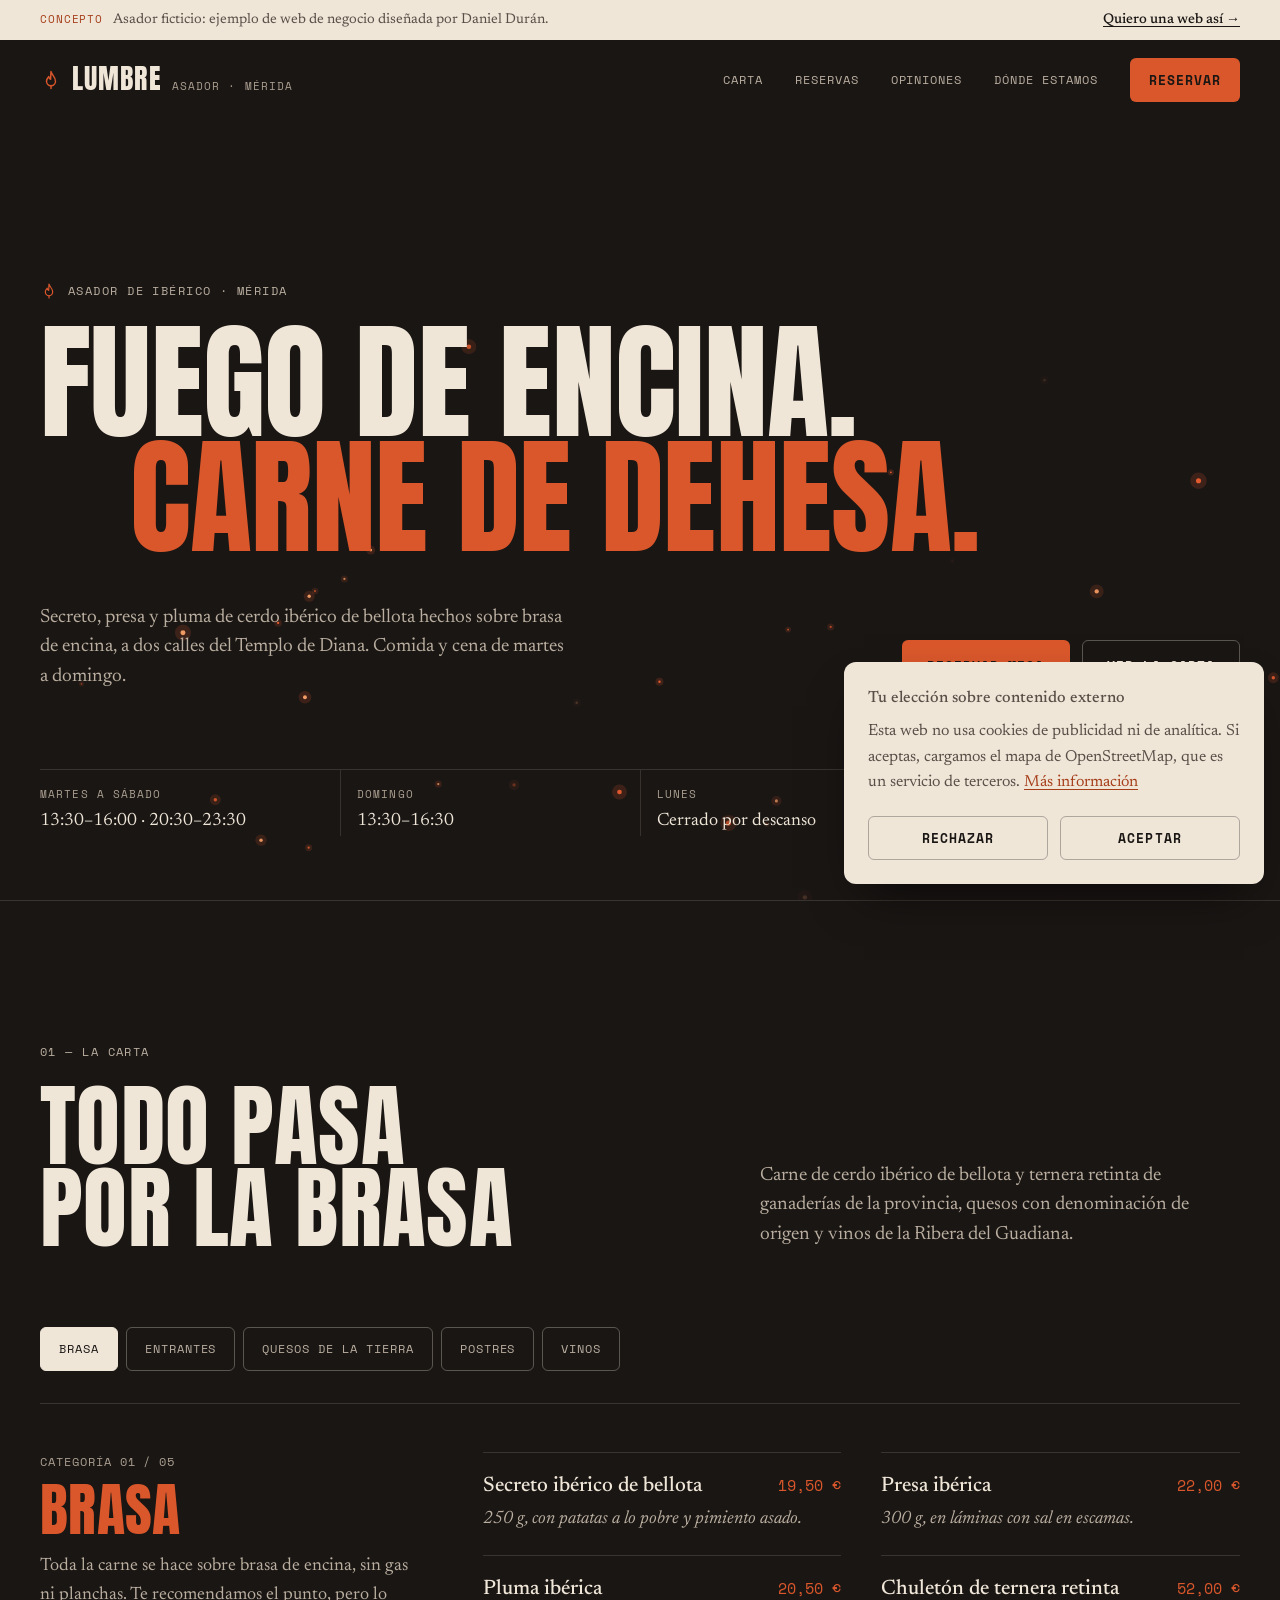
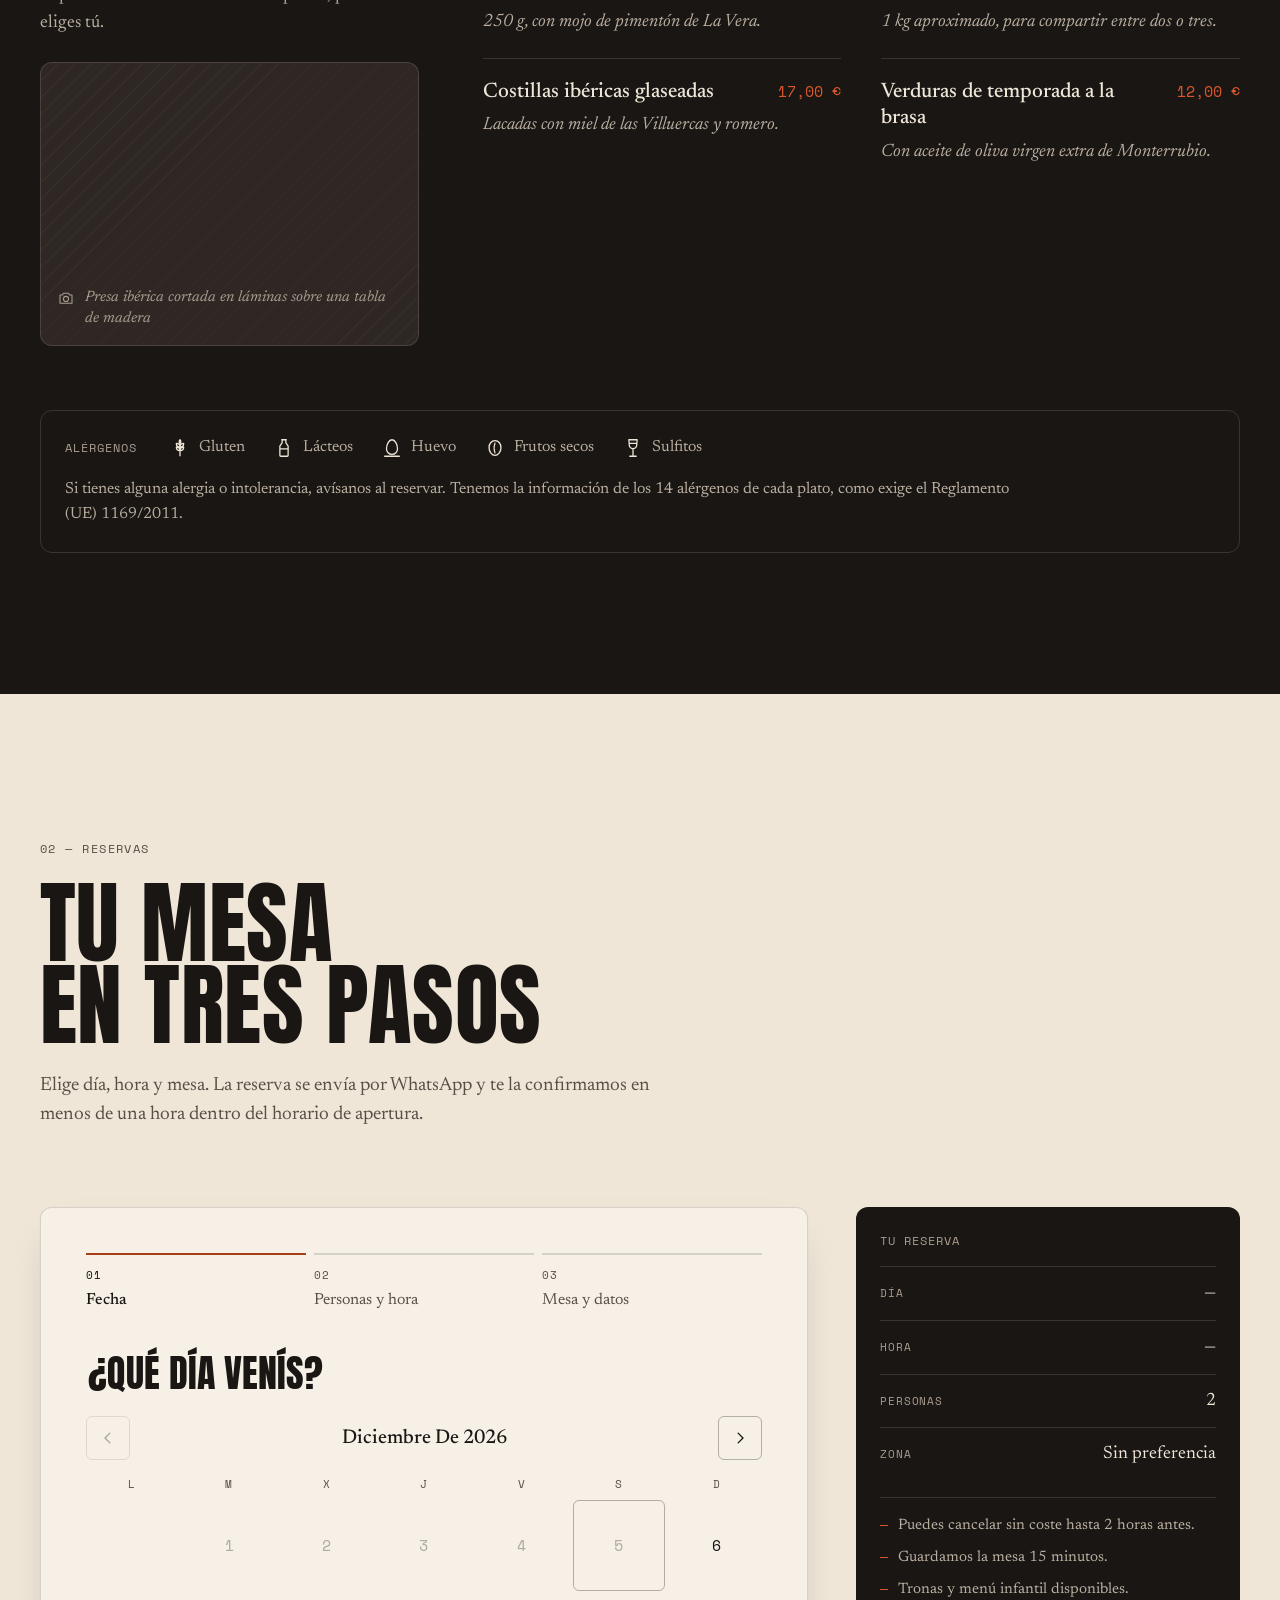
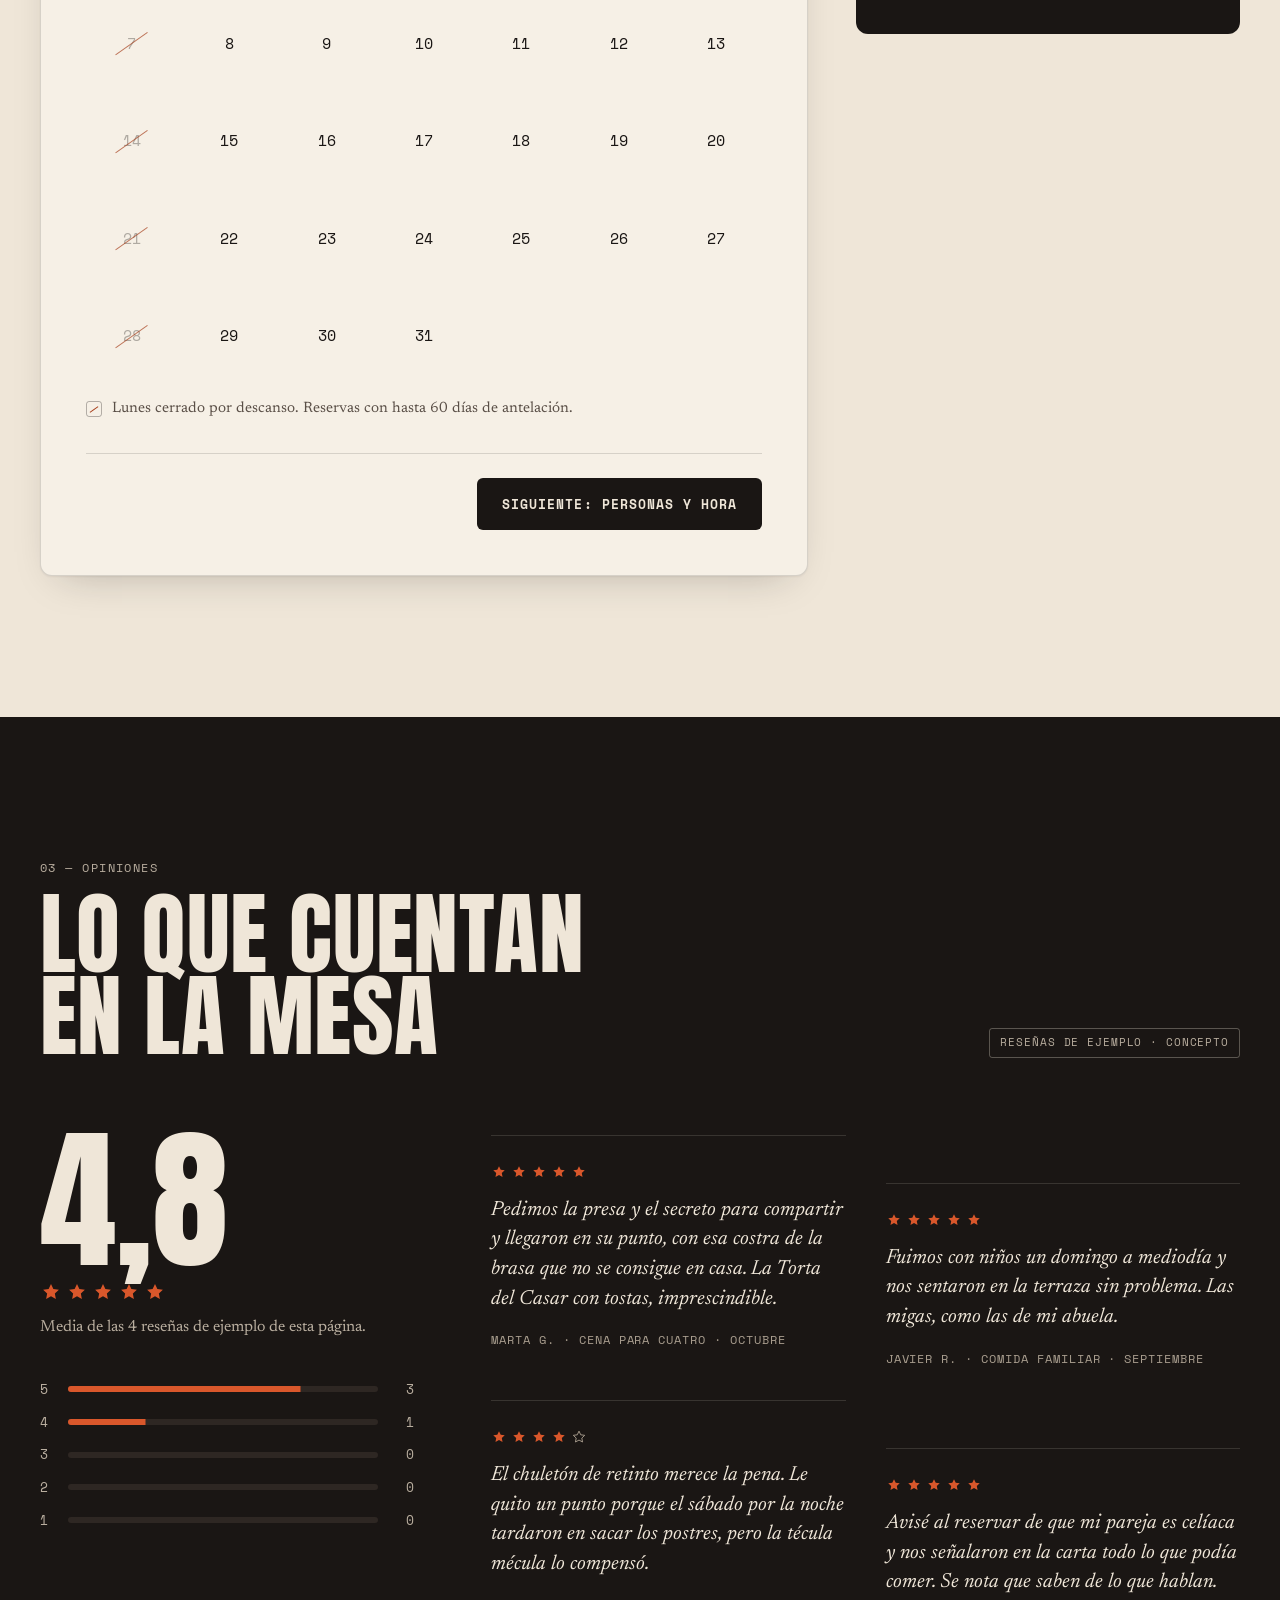
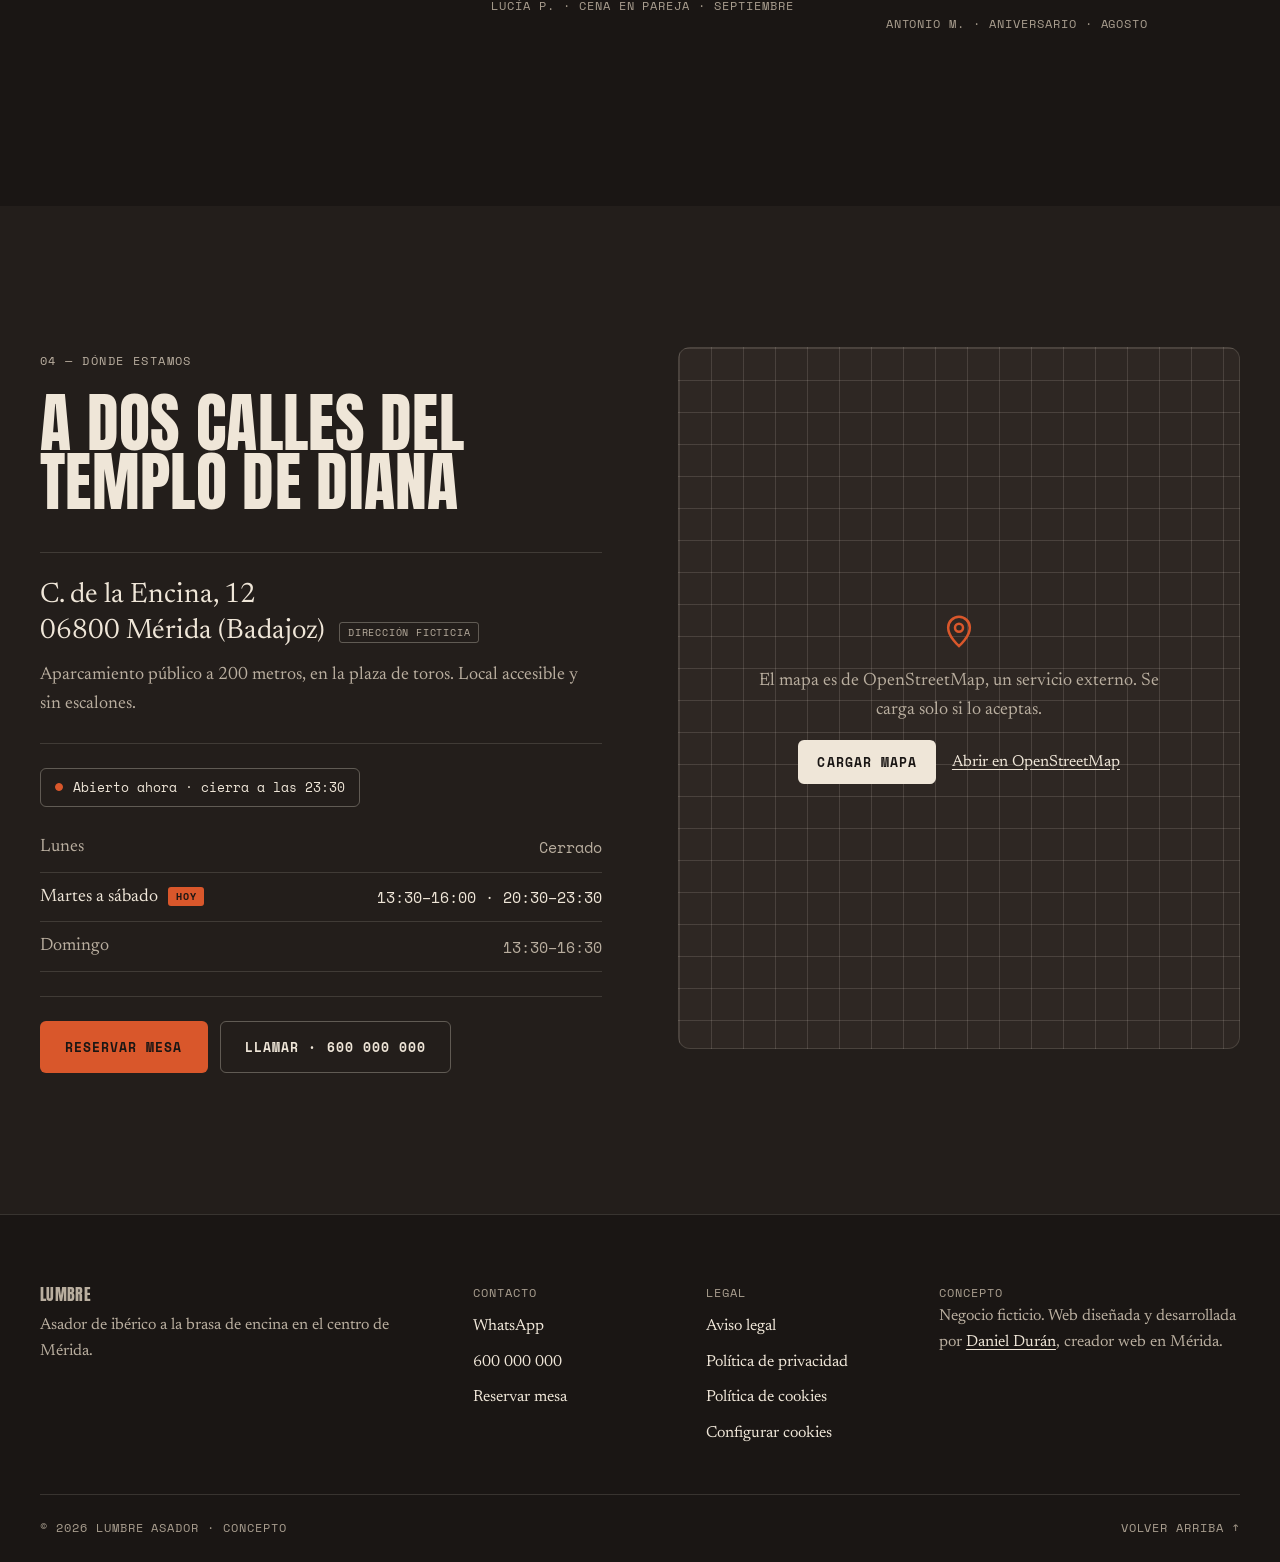
==== index.html @ f27d43d6 "Añade index.html: web de negocio de LUMBRE Asador Co-Authored-By: Claude Opus 5.5 <noreply@anthropic" ====
<!doctype html>
<html lang="es">
<head>
  <meta charset="utf-8">
  <meta name="viewport" content="width=device-width, initial-scale=1">
  <title>LUMBRE — Asador de ibérico a la brasa en Mérida</title>
  <meta name="description" content="Asador de ibérico de bellota a la brasa de encina en Mérida. Carta de la tierra, quesos D.O.P. y reservas online por WhatsApp. Concepto de web de Daniel Durán.">
  <meta name="theme-color" content="#1A1614">
  <link rel="icon" href="favicon.svg" type="image/svg+xml">
  <link rel="canonical" href="https://danielduranmoya-spec.github.io/lumbre-asador/">

  <meta property="og:type" content="website">
  <meta property="og:locale" content="es_ES">
  <meta property="og:site_name" content="LUMBRE Asador">
  <meta property="og:title" content="LUMBRE — Asador de ibérico a la brasa en Mérida">
  <meta property="og:description" content="Ibérico de bellota sobre brasa de encina, quesos de la tierra y reservas en tres pasos.">
  <meta property="og:url" content="https://danielduranmoya-spec.github.io/lumbre-asador/">
  <meta name="twitter:card" content="summary">

  <link rel="preconnect" href="https://fonts.googleapis.com">
  <link rel="preconnect" href="https://fonts.gstatic.com" crossorigin>
  <link rel="stylesheet" href="https://fonts.googleapis.com/css2?family=Anton&family=Newsreader:ital,opsz,wght@0,6..72,400;0,6..72,500;1,6..72,400&family=Space+Mono:wght@400;700&display=swap">
  <link rel="stylesheet" href="style.css">
  <script>document.documentElement.classList.add('js');</script>

  <script type="application/ld+json">
  {
    "@context": "https://schema.org",
    "@type": "Restaurant",
    "name": "LUMBRE Asador",
    "description": "Asador de ibérico a la brasa de encina en Mérida (concepto de web, negocio ficticio).",
    "url": "https://danielduranmoya-spec.github.io/lumbre-asador/",
    "menu": "https://danielduranmoya-spec.github.io/lumbre-asador/#carta",
    "telephone": "+34600000000",
    "servesCuisine": ["Asador", "Cocina extremeña"],
    "priceRange": "€€",
    "acceptsReservations": "True",
    "address": {
      "@type": "PostalAddress",
      "streetAddress": "C. de la Encina, 12",
      "postalCode": "06800",
      "addressLocality": "Mérida",
      "addressRegion": "Badajoz",
      "addressCountry": "ES"
    },
    "geo": { "@type": "GeoCoordinates", "latitude": 38.9183, "longitude": -6.3432 },
    "openingHoursSpecification": [
      { "@type": "OpeningHoursSpecification", "dayOfWeek": ["Tuesday","Wednesday","Thursday","Friday","Saturday"], "opens": "13:30", "closes": "16:00" },
      { "@type": "OpeningHoursSpecification", "dayOfWeek": ["Tuesday","Wednesday","Thursday","Friday","Saturday"], "opens": "20:30", "closes": "23:30" },
      { "@type": "OpeningHoursSpecification", "dayOfWeek": "Sunday", "opens": "13:30", "closes": "16:30" }
    ]
  }
  </script>
</head>
<body>
  <!-- Iconos: alérgenos, estrellas y utilidades -->
  <svg class="sprite" aria-hidden="true" focusable="false">
    <symbol id="i-flame" viewBox="0 0 24 24"><path d="M12 2.8c.6 3.3 4.9 5.6 4.9 10.6A4.9 4.9 0 0 1 12 18.3a4.9 4.9 0 0 1-4.9-4.9c0-2.4 1.3-3.9 2.5-5.2.2 1.6 1 2.6 2 3 .1-2.8.1-5.4.4-8.4z" fill="none" stroke="currentColor" stroke-width="1.6" stroke-linejoin="round"/><path d="M12 21.2v-2.9" stroke="currentColor" stroke-width="1.6" stroke-linecap="round"/></symbol>
    <symbol id="al-gluten" viewBox="0 0 24 24"><path d="M12 21V7M12 11c-2.5 0-4-1.6-4-4 2.5 0 4 1.6 4 4zm0 0c2.5 0 4-1.6 4-4-2.5 0-4 1.6-4 4zm0 4c-2.5 0-4-1.6-4-4 2.5 0 4 1.6 4 4zm0 0c2.5 0 4-1.6 4-4-2.5 0-4 1.6-4 4zM12 7c-1-1-1-2.8 0-4 1 1.2 1 3 0 4z" fill="none" stroke="currentColor" stroke-width="1.4" stroke-linejoin="round"/></symbol>
    <symbol id="al-lacteos" viewBox="0 0 24 24"><path d="M9.5 3h5M10 3v3.2L7.5 10v10a1 1 0 0 0 1 1h7a1 1 0 0 0 1-1V10L14 6.2V3M7.5 13h9" fill="none" stroke="currentColor" stroke-width="1.4" stroke-linejoin="round" stroke-linecap="round"/></symbol>
    <symbol id="al-huevo" viewBox="0 0 24 24"><path d="M12 3c3.3 0 6 5.2 6 9.8A6 6 0 0 1 12 19a6 6 0 0 1-6-6.2C6 8.2 8.7 3 12 3z" fill="none" stroke="currentColor" stroke-width="1.4"/><path d="M4 21h16" stroke="currentColor" stroke-width="1.4" stroke-linecap="round"/></symbol>
    <symbol id="al-frutos" viewBox="0 0 24 24"><path d="M12 4c4 0 6.5 3.5 6.5 7.6 0 4.6-3.2 8.4-6.5 8.4s-6.5-3.8-6.5-8.4C5.5 7.5 8 4 12 4z" fill="none" stroke="currentColor" stroke-width="1.4"/><path d="M12 6.5c-1.2 3.2-1.2 7.8 0 11" fill="none" stroke="currentColor" stroke-width="1.2" stroke-linecap="round"/></symbol>
    <symbol id="al-sulfitos" viewBox="0 0 24 24"><path d="M7.5 3h9l-.4 5.5a4.1 4.1 0 0 1-8.2 0zM12 12.6V20M8.5 21h7M8 7h8" fill="none" stroke="currentColor" stroke-width="1.4" stroke-linejoin="round" stroke-linecap="round"/></symbol>
    <symbol id="i-star" viewBox="0 0 24 24"><path d="M12 3.2l2.6 5.5 6 .8-4.4 4.1 1.1 5.9L12 16.6l-5.3 2.9 1.1-5.9-4.4-4.1 6-.8z"/></symbol>
    <symbol id="i-camera" viewBox="0 0 24 24"><path d="M4 8h3l1.6-2.4h6.8L17 8h3v11H4z" fill="none" stroke="currentColor" stroke-width="1.4" stroke-linejoin="round"/><circle cx="12" cy="13.2" r="3.4" fill="none" stroke="currentColor" stroke-width="1.4"/></symbol>
    <symbol id="i-pin" viewBox="0 0 24 24"><path d="M12 21s-6.5-5.6-6.5-11a6.5 6.5 0 0 1 13 0c0 5.4-6.5 11-6.5 11z" fill="none" stroke="currentColor" stroke-width="1.5"/><circle cx="12" cy="10" r="2.4" fill="none" stroke="currentColor" stroke-width="1.5"/></symbol>
    <symbol id="i-chat" viewBox="0 0 24 24"><path d="M4.5 19.5l1.2-3.6A7.5 7.5 0 1 1 8.4 18.6z" fill="none" stroke="currentColor" stroke-width="1.7" stroke-linejoin="round"/><path d="M9 10.2h6M9 13.4h4" stroke="currentColor" stroke-width="1.7" stroke-linecap="round"/></symbol>
    <symbol id="i-check" viewBox="0 0 24 24"><path d="M5 12.5l4.2 4.2L19 7" fill="none" stroke="currentColor" stroke-width="2" stroke-linecap="round" stroke-linejoin="round"/></symbol>
    <symbol id="i-chevron" viewBox="0 0 24 24"><path d="M9.5 5.5L16 12l-6.5 6.5" fill="none" stroke="currentColor" stroke-width="1.8" stroke-linecap="round" stroke-linejoin="round"/></symbol>
  </svg>

  <a class="skip-link" href="#contenido">Saltar al contenido</a>

  <div class="concept-bar">
    <div class="wrap concept-bar__inner">
      <p><span class="concept-bar__tag">Concepto</span> Asador ficticio<span class="concept-bar__long">: ejemplo de web de negocio diseñada por Daniel Durán</span>.</p>
      <a href="https://danielduranmoya-spec.github.io/#contacto">Quiero una web así <span aria-hidden="true">→</span></a>
    </div>
  </div>

  <header class="site-header" data-header>
    <div class="wrap site-header__inner">
      <a class="logo" href="#inicio" aria-label="LUMBRE Asador, ir al inicio">
        <svg class="logo__mark" aria-hidden="true"><use href="#i-flame"/></svg>
        <span class="logo__word">LUMBRE</span>
        <span class="logo__sub">Asador · Mérida</span>
      </a>
      <nav class="site-nav" aria-label="Principal">
        <a href="#carta">Carta</a>
        <a href="#reservas">Reservas</a>
        <a href="#opiniones">Opiniones</a>
        <a href="#contacto">Dónde estamos</a>
      </nav>
      <a class="btn btn--primary btn--small" href="#reservas">Reservar</a>
    </div>
  </header>

  <main id="contenido">

    <!-- ============ INICIO ============ -->
    <section class="hero" id="inicio" data-hero>
      <img class="hero__photo" data-photo="img/hero-parrilla.jpg" alt="" hidden>
      <div class="hero__glow" aria-hidden="true"></div>
      <canvas class="hero__embers" data-embers aria-hidden="true"></canvas>

      <div class="wrap hero__inner">
        <p class="eyebrow reveal"><svg class="eyebrow__icon" aria-hidden="true"><use href="#i-flame"/></svg>Asador de ibérico · Mérida</p>
        <h1 class="hero__title reveal" style="--i:1">
          <span class="hero__line">Fuego de encina.</span>
          <span class="hero__line hero__line--accent">Carne de dehesa.</span>
        </h1>
        <div class="hero__row">
          <p class="lead hero__lead reveal" style="--i:2">Secreto, presa y pluma de cerdo ibérico de bellota hechos sobre brasa de encina, a dos calles del Templo de Diana. Comida y cena de martes a domingo.</p>
          <div class="hero__actions reveal" style="--i:3">
            <a class="btn btn--primary" href="#reservas">Reservar mesa</a>
            <a class="btn btn--ghost" href="#carta">Ver la carta</a>
          </div>
        </div>
        <dl class="hero__strip reveal" style="--i:4">
          <div><dt>Martes a sábado</dt><dd><span class="nowrap">13:30–16:00</span> · <span class="nowrap">20:30–23:30</span></dd></div>
          <div><dt>Domingo</dt><dd>13:30–16:30</dd></div>
          <div><dt>Lunes</dt><dd>Cerrado por descanso</dd></div>
          <div><dt>Terraza</dt><dd>12 mesas a la sombra</dd></div>
        </dl>
      </div>
    </section>

    <!-- ============ CARTA ============ -->
    <section class="section menu" id="carta" aria-labelledby="carta-title">
      <div class="wrap">
        <header class="section-head menu__head reveal">
          <p class="eyebrow">01 — La carta</p>
          <h2 id="carta-title">Todo pasa<br>por la brasa</h2>
          <p class="lead">Carne de cerdo ibérico de bellota y ternera retinta de ganaderías de la provincia, quesos con denominación de origen y vinos de la Ribera del Guadiana.</p>
        </header>

        <div class="menu-filters reveal" role="group" aria-label="Categorías de la carta" data-menu-filters>
          <button class="filter" type="button" data-cat="brasa" aria-pressed="true" aria-controls="menu-panel">Brasa</button>
          <button class="filter" type="button" data-cat="entrantes" aria-pressed="false" aria-controls="menu-panel">Entrantes</button>
          <button class="filter" type="button" data-cat="quesos" aria-pressed="false" aria-controls="menu-panel">Quesos de la tierra</button>
          <button class="filter" type="button" data-cat="postres" aria-pressed="false" aria-controls="menu-panel">Postres</button>
          <button class="filter" type="button" data-cat="vinos" aria-pressed="false" aria-controls="menu-panel">Vinos</button>
        </div>

        <div class="menu__body" id="menu-panel" aria-live="polite" data-menu-panel>
          <aside class="menu__aside" data-menu-aside>
            <p class="mono menu__count">Categoría 01 / 05</p>
            <h3 class="menu__cat">Brasa</h3>
            <p class="menu__note">Toda la carne se hace sobre brasa de encina, sin gas ni planchas. Te recomendamos el punto, pero lo eliges tú.</p>
            <figure class="ph" style="aspect-ratio: 4 / 3">
              <figcaption class="ph__label"><svg aria-hidden="true"><use href="#i-camera"/></svg><span>Presa ibérica cortada en láminas sobre una tabla de madera</span></figcaption>
            </figure>
          </aside>
          <ul class="dish-list" data-menu-list>
            <li class="dish">
              <div class="dish__top"><h4 class="dish__name">Secreto ibérico de bellota</h4><p class="dish__price">19,50 €</p></div>
              <p class="dish__desc">250 g, con patatas a lo pobre y pimiento asado.</p>
            </li>
            <li class="dish">
              <div class="dish__top"><h4 class="dish__name">Presa ibérica</h4><p class="dish__price">22,00 €</p></div>
              <p class="dish__desc">300 g, en láminas con sal en escamas.</p>
            </li>
            <li class="dish">
              <div class="dish__top"><h4 class="dish__name">Pluma ibérica</h4><p class="dish__price">20,50 €</p></div>
              <p class="dish__desc">250 g, con mojo de pimentón de La Vera.</p>
            </li>
            <li class="dish">
              <div class="dish__top"><h4 class="dish__name">Chuletón de ternera retinta</h4><p class="dish__price">52,00 €</p></div>
              <p class="dish__desc">1 kg aproximado, para compartir entre dos o tres.</p>
            </li>
            <li class="dish">
              <div class="dish__top"><h4 class="dish__name">Costillas ibéricas glaseadas</h4><p class="dish__price">17,00 €</p></div>
              <p class="dish__desc">Lacadas con miel de las Villuercas y romero.</p>
            </li>
            <li class="dish">
              <div class="dish__top"><h4 class="dish__name">Verduras de temporada a la brasa</h4><p class="dish__price">12,00 €</p></div>
              <p class="dish__desc">Con aceite de oliva virgen extra de Monterrubio.</p>
            </li>
          </ul>
        </div>

        <div class="allergens reveal">
          <p class="mono allergens__title">Alérgenos</p>
          <ul class="allergens__list">
            <li><svg aria-hidden="true"><use href="#al-gluten"/></svg>Gluten</li>
            <li><svg aria-hidden="true"><use href="#al-lacteos"/></svg>Lácteos</li>
            <li><svg aria-hidden="true"><use href="#al-huevo"/></svg>Huevo</li>
            <li><svg aria-hidden="true"><use href="#al-frutos"/></svg>Frutos secos</li>
            <li><svg aria-hidden="true"><use href="#al-sulfitos"/></svg>Sulfitos</li>
          </ul>
          <p class="allergens__note">Si tienes alguna alergia o intolerancia, avísanos al reservar. Tenemos la información de los 14 alérgenos de cada plato, como exige el Reglamento (UE) 1169/2011.</p>
        </div>
      </div>
    </section>

    <!-- ============ RESERVAS ============ -->
    <section class="section booking" id="reservas" aria-labelledby="reservas-title">
      <div class="wrap">
        <header class="section-head booking__head reveal">
          <p class="eyebrow">02 — Reservas</p>
          <h2 id="reservas-title">Tu mesa<br>en tres pasos</h2>
          <p class="lead">Elige día, hora y mesa. La reserva se envía por WhatsApp y te la confirmamos en menos de una hora dentro del horario de apertura.</p>
        </header>

        <div class="booking__grid">
          <form class="booking__widget reveal" style="--i:1" data-booking novalidate>
            <ol class="steps" data-steps>
              <li class="steps__item" data-step-label="1" aria-current="step"><span class="steps__num">01</span>Fecha</li>
              <li class="steps__item" data-step-label="2"><span class="steps__num">02</span>Personas y hora</li>
              <li class="steps__item" data-step-label="3"><span class="steps__num">03</span>Mesa y datos</li>
            </ol>

            <div class="booking__noscript">
              <p>Activa JavaScript para reservar online, o escríbenos directamente por <a data-wa href="https://wa.me/34600000000">WhatsApp</a> o llama al <a data-tel href="tel:+34600000000"><span data-tel-text>600 000 000</span></a>.</p>
            </div>

            <!-- Paso 1 -->
            <fieldset class="step" data-step="1">
              <legend class="step__legend">¿Qué día venís?</legend>
              <div class="calendar" data-calendar>
                <div class="calendar__head">
                  <button class="icon-btn" type="button" data-cal-prev aria-label="Mes anterior"><svg aria-hidden="true" style="transform: rotate(180deg)"><use href="#i-chevron"/></svg></button>
                  <p class="calendar__month" data-cal-month aria-live="polite">Octubre 2026</p>
                  <button class="icon-btn" type="button" data-cal-next aria-label="Mes siguiente"><svg aria-hidden="true"><use href="#i-chevron"/></svg></button>
                </div>
                <div class="calendar__weekdays" aria-hidden="true"><span>L</span><span>M</span><span>X</span><span>J</span><span>V</span><span>S</span><span>D</span></div>
                <div class="calendar__grid" data-cal-grid></div>
                <p class="calendar__legend"><span class="calendar__closed-mark" aria-hidden="true"></span>Lunes cerrado por descanso. Reservas con hasta 60 días de antelación.</p>
              </div>
              <p class="field-error" data-error="date" hidden>Elige un día para continuar.</p>
              <div class="step__actions">
                <button class="btn btn--dark" type="button" data-next>Siguiente: personas y hora</button>
              </div>
            </fieldset>

            <!-- Paso 2 -->
            <fieldset class="step" data-step="2" hidden>
              <legend class="step__legend">¿Cuántos sois y a qué hora?</legend>

              <div class="field">
                <p class="field__label" id="people-label">Comensales</p>
                <div class="stepper" role="group" aria-labelledby="people-label">
                  <button class="icon-btn" type="button" data-people="-1" aria-label="Quitar un comensal">−</button>
                  <output class="stepper__value" data-people-value aria-live="polite">2</output>
                  <button class="icon-btn" type="button" data-people="1" aria-label="Añadir un comensal">+</button>
                </div>
                <p class="field__hint">Para grupos de más de 12 personas, <a data-wa data-wa-msg="Hola, quiero reservar en LUMBRE para un grupo de más de 12 personas." href="https://wa.me/34600000000">escríbenos por WhatsApp</a>.</p>
              </div>

              <div class="field">
                <p class="field__label" id="turn-label">Turno</p>
                <div class="segmented" role="radiogroup" aria-labelledby="turn-label">
                  <label class="segmented__opt"><input type="radio" name="turno" value="comida" checked><span>Comida</span></label>
                  <label class="segmented__opt"><input type="radio" name="turno" value="cena"><span>Cena</span></label>
                </div>
              </div>

              <div class="field">
                <p class="field__label" id="slot-label">Hora</p>
                <div class="slots" role="radiogroup" aria-labelledby="slot-label" data-slots></div>
                <p class="field__hint" data-slots-hint hidden></p>
              </div>
              <p class="field-error" data-error="slot" hidden>Elige una hora para continuar.</p>

              <div class="step__actions">
                <button class="btn btn--line" type="button" data-prev>Atrás</button>
                <button class="btn btn--dark" type="button" data-next>Siguiente: mesa y datos</button>
              </div>
            </fieldset>

            <!-- Paso 3 -->
            <fieldset class="step" data-step="3" hidden>
              <legend class="step__legend">¿Dónde os sentamos?</legend>

              <div class="zones" role="radiogroup" aria-label="Zona">
                <label class="zone-opt"><input type="radio" name="zona" value="terraza"><span class="zone-opt__body"><strong>Terraza</strong><small>A la sombra, con calefactores en invierno</small></span></label>
                <label class="zone-opt"><input type="radio" name="zona" value="interior"><span class="zone-opt__body"><strong>Interior</strong><small>Junto a la parrilla, se ve el fuego</small></span></label>
                <label class="zone-opt"><input type="radio" name="zona" value="indiferente" checked><span class="zone-opt__body"><strong>Sin preferencia</strong><small>Donde haya sitio a esa hora</small></span></label>
              </div>

              <div class="field-row">
                <div class="field">
                  <label class="field__label" for="f-nombre">Nombre</label>
                  <input class="input" id="f-nombre" name="nombre" type="text" autocomplete="name" required aria-describedby="e-nombre">
                  <p class="field-error" id="e-nombre" data-error="nombre" hidden>Escribe tu nombre.</p>
                </div>
                <div class="field">
                  <label class="field__label" for="f-telefono">Teléfono</label>
                  <input class="input" id="f-telefono" name="telefono" type="tel" inputmode="tel" autocomplete="tel" required aria-describedby="e-telefono" placeholder="600 000 000">
                  <p class="field-error" id="e-telefono" data-error="telefono" hidden>Escribe un teléfono de 9 cifras.</p>
                </div>
              </div>

              <div class="field">
                <label class="field__label" for="f-notas">Comentarios <span class="field__optional">opcional</span></label>
                <textarea class="input input--area" id="f-notas" name="notas" rows="3" placeholder="Alergias, trona, una celebración…"></textarea>
              </div>

              <label class="check">
                <input type="checkbox" name="privacidad" required aria-describedby="e-privacidad">
                <span>He leído la <a href="privacidad.html">política de privacidad</a> y acepto que usen mis datos para gestionar la reserva.</span>
              </label>
              <p class="field-error" id="e-privacidad" data-error="privacidad" hidden>Necesitamos que aceptes la política de privacidad.</p>

              <div class="step__actions">
                <button class="btn btn--line" type="button" data-prev>Atrás</button>
                <button class="btn btn--dark" type="submit">Revisar reserva</button>
              </div>
            </fieldset>

            <!-- Confirmación -->
            <div class="confirm" data-confirm hidden tabindex="-1">
              <p class="confirm__icon" aria-hidden="true"><svg><use href="#i-check"/></svg></p>
              <h3 class="confirm__title">Tu reserva está lista para enviar</h3>
              <dl class="confirm__summary" data-confirm-summary></dl>
              <p class="confirm__note">Al pulsar el botón se abre WhatsApp con el mensaje ya escrito. La mesa queda reservada cuando te respondamos.</p>
              <div class="step__actions">
                <button class="btn btn--line" type="button" data-edit>Cambiar algo</button>
                <a class="btn btn--primary" data-confirm-link href="https://wa.me/34600000000" target="_blank" rel="noopener"><svg class="icon" aria-hidden="true"><use href="#i-chat"/></svg>Enviar por WhatsApp</a>
              </div>
            </div>
          </form>

          <aside class="booking__summary reveal" style="--i:2" aria-label="Resumen de tu reserva">
            <p class="mono booking__summary-title">Tu reserva</p>
            <dl class="summary" data-summary>
              <div><dt>Día</dt><dd data-sum="fecha">—</dd></div>
              <div><dt>Hora</dt><dd data-sum="hora">—</dd></div>
              <div><dt>Personas</dt><dd data-sum="personas">2</dd></div>
              <div><dt>Zona</dt><dd data-sum="zona">Sin preferencia</dd></div>
            </dl>
            <ul class="booking__facts">
              <li>Puedes cancelar sin coste hasta 2 horas antes.</li>
              <li>Guardamos la mesa 15 minutos.</li>
              <li>Tronas y menú infantil disponibles.</li>
            </ul>
          </aside>
        </div>
      </div>
    </section>

    <!-- ============ OPINIONES ============ -->
    <section class="section reviews" id="opiniones" aria-labelledby="opiniones-title">
      <div class="wrap reviews__grid">
        <header class="section-head reviews__head reveal">
          <p class="eyebrow">03 — Opiniones</p>
          <h2 id="opiniones-title">Lo que cuentan<br>en la mesa</h2>
          <p class="tag tag--outline">Reseñas de ejemplo · concepto</p>
        </header>

        <div class="score reveal" style="--i:1" data-score>
          <p class="score__value">4,8</p>
          <p class="stars" aria-label="4,8 de 5 estrellas">
            <svg aria-hidden="true"><use href="#i-star"/></svg><svg aria-hidden="true"><use href="#i-star"/></svg><svg aria-hidden="true"><use href="#i-star"/></svg><svg aria-hidden="true"><use href="#i-star"/></svg><svg aria-hidden="true"><use href="#i-star"/></svg>
          </p>
          <p class="score__caption">Media de las 4 reseñas de ejemplo de esta página.</p>
          <ul class="bars" aria-label="Distribución de valoraciones">
            <li style="--v:0.75"><span class="bars__label">5</span><span class="bars__track"><span class="bars__fill"></span></span><span class="bars__count">3</span></li>
            <li style="--v:0.25"><span class="bars__label">4</span><span class="bars__track"><span class="bars__fill"></span></span><span class="bars__count">1</span></li>
            <li style="--v:0"><span class="bars__label">3</span><span class="bars__track"><span class="bars__fill"></span></span><span class="bars__count">0</span></li>
            <li style="--v:0"><span class="bars__label">2</span><span class="bars__track"><span class="bars__fill"></span></span><span class="bars__count">0</span></li>
            <li style="--v:0"><span class="bars__label">1</span><span class="bars__track"><span class="bars__fill"></span></span><span class="bars__count">0</span></li>
          </ul>
        </div>

        <ul class="quotes">
          <li class="quote reveal" style="--i:1">
            <p class="stars stars--small" aria-label="5 de 5 estrellas"><svg aria-hidden="true"><use href="#i-star"/></svg><svg aria-hidden="true"><use href="#i-star"/></svg><svg aria-hidden="true"><use href="#i-star"/></svg><svg aria-hidden="true"><use href="#i-star"/></svg><svg aria-hidden="true"><use href="#i-star"/></svg></p>
            <blockquote><p>Pedimos la presa y el secreto para compartir y llegaron en su punto, con esa costra de la brasa que no se consigue en casa. La Torta del Casar con tostas, imprescindible.</p></blockquote>
            <p class="quote__meta mono">Marta G. · Cena para cuatro · Octubre</p>
          </li>
          <li class="quote reveal" style="--i:2">
            <p class="stars stars--small" aria-label="5 de 5 estrellas"><svg aria-hidden="true"><use href="#i-star"/></svg><svg aria-hidden="true"><use href="#i-star"/></svg><svg aria-hidden="true"><use href="#i-star"/></svg><svg aria-hidden="true"><use href="#i-star"/></svg><svg aria-hidden="true"><use href="#i-star"/></svg></p>
            <blockquote><p>Fuimos con niños un domingo a mediodía y nos sentaron en la terraza sin problema. Las migas, como las de mi abuela.</p></blockquote>
            <p class="quote__meta mono">Javier R. · Comida familiar · Septiembre</p>
          </li>
          <li class="quote reveal" style="--i:3">
            <p class="stars stars--small" aria-label="4 de 5 estrellas"><svg aria-hidden="true"><use href="#i-star"/></svg><svg aria-hidden="true"><use href="#i-star"/></svg><svg aria-hidden="true"><use href="#i-star"/></svg><svg aria-hidden="true"><use href="#i-star"/></svg><svg class="is-off" aria-hidden="true"><use href="#i-star"/></svg></p>
            <blockquote><p>El chuletón de retinto merece la pena. Le quito un punto porque el sábado por la noche tardaron en sacar los postres, pero la técula mécula lo compensó.</p></blockquote>
            <p class="quote__meta mono">Lucía P. · Cena en pareja · Septiembre</p>
          </li>
          <li class="quote reveal" style="--i:4">
            <p class="stars stars--small" aria-label="5 de 5 estrellas"><svg aria-hidden="true"><use href="#i-star"/></svg><svg aria-hidden="true"><use href="#i-star"/></svg><svg aria-hidden="true"><use href="#i-star"/></svg><svg aria-hidden="true"><use href="#i-star"/></svg><svg aria-hidden="true"><use href="#i-star"/></svg></p>
            <blockquote><p>Avisé al reservar de que mi pareja es celíaca y nos señalaron en la carta todo lo que podía comer. Se nota que saben de lo que hablan.</p></blockquote>
            <p class="quote__meta mono">Antonio M. · Aniversario · Agosto</p>
          </li>
        </ul>
      </div>
    </section>

    <!-- ============ DÓNDE ESTAMOS ============ -->
    <section class="section visit" id="contacto" aria-labelledby="contacto-title">
      <div class="wrap visit__grid">
        <div class="visit__info">
          <header class="section-head reveal">
            <p class="eyebrow">04 — Dónde estamos</p>
            <h2 id="contacto-title">A dos calles del<br>Templo de Diana</h2>
          </header>

          <div class="visit__block reveal" style="--i:1">
            <p class="visit__address">C. de la Encina, 12<br>06800 Mérida (Badajoz) <span class="mono visit__fake">dirección ficticia</span></p>
            <p class="visit__extra">Aparcamiento público a 200 metros, en la plaza de toros. Local accesible y sin escalones.</p>
          </div>

          <div class="visit__block reveal" style="--i:2">
            <p class="status" data-status data-state="unknown"><span class="status__dot" aria-hidden="true"></span><span data-status-text>Horario</span></p>
            <table class="hours">
              <caption class="visually-hidden">Horario</caption>
              <tbody>
                <tr data-days="1"><th scope="row">Lunes</th><td>Cerrado</td></tr>
                <tr data-days="2,3,4,5,6"><th scope="row">Martes a sábado</th><td><span class="nowrap">13:30–16:00</span> · <span class="nowrap">20:30–23:30</span></td></tr>
                <tr data-days="0"><th scope="row">Domingo</th><td>13:30–16:30</td></tr>
              </tbody>
            </table>
          </div>

          <div class="visit__actions reveal" style="--i:3">
            <a class="btn btn--primary" href="#reservas">Reservar mesa</a>
            <a class="btn btn--ghost" data-tel href="tel:+34600000000">Llamar · <span data-tel-text>600 000 000</span></a>
          </div>
        </div>

        <div class="visit__map reveal" style="--i:2">
          <div class="map" data-map>
            <div class="map__placeholder" data-map-placeholder>
              <svg class="map__pin" aria-hidden="true"><use href="#i-pin"/></svg>
              <p>El mapa es de OpenStreetMap, un servicio externo. Se carga solo si lo aceptas.</p>
              <div class="map__actions">
                <button class="btn btn--light btn--small" type="button" data-map-load>Cargar mapa</button>
                <a class="link-light" href="https://www.openstreetmap.org/?mlat=38.9183&amp;mlon=-6.3432#map=17/38.9183/-6.3432" target="_blank" rel="noopener">Abrir en OpenStreetMap <span class="visually-hidden">(se abre en una pestaña nueva)</span></a>
              </div>
            </div>
          </div>
        </div>
      </div>
    </section>
  </main>

  <footer class="site-footer">
    <div class="wrap site-footer__grid">
      <div class="site-footer__brand">
        <p class="site-footer__logo">LUMBRE</p>
        <p>Asador de ibérico a la brasa de encina en el centro de Mérida.</p>
      </div>
      <nav aria-label="Contacto">
        <h2 class="mono">Contacto</h2>
        <a data-wa href="https://wa.me/34600000000">WhatsApp</a>
        <a data-tel href="tel:+34600000000"><span data-tel-text>600 000 000</span></a>
        <a href="#reservas">Reservar mesa</a>
      </nav>
      <nav aria-label="Legal">
        <h2 class="mono">Legal</h2>
        <a href="aviso-legal.html">Aviso legal</a>
        <a href="privacidad.html">Política de privacidad</a>
        <a href="cookies.html">Política de cookies</a>
        <button class="link-button" type="button" data-open-cookies>Configurar cookies</button>
      </nav>
      <div class="site-footer__credit">
        <h2 class="mono">Concepto</h2>
        <p>Negocio ficticio. Web diseñada y desarrollada por <a href="https://danielduranmoya-spec.github.io/">Daniel Durán</a>, creador web en Mérida.</p>
      </div>
    </div>
    <div class="wrap site-footer__bottom mono">
      <p>© <span data-year>2026</span> LUMBRE Asador · Concepto</p>
      <a href="#inicio">Volver arriba ↑</a>
    </div>
  </footer>

  <div class="cookie-banner" role="region" aria-label="Aviso de cookies" data-cookie-banner hidden>
    <p class="cookie-banner__title">Tu elección sobre contenido externo</p>
    <p>Esta web no usa cookies de publicidad ni de analítica. Si aceptas, cargamos el mapa de OpenStreetMap, que es un servicio de terceros. <a href="cookies.html">Más información</a></p>
    <div class="cookie-banner__actions">
      <button class="btn btn--cookie" type="button" data-consent="rejected">Rechazar</button>
      <button class="btn btn--cookie" type="button" data-consent="accepted">Aceptar</button>
    </div>
  </div>

  <script src="script.js"></script>
</body>
</html>
---- style.css ----
/* =========================================================
   LUMBRE Asador · estilos
   Paleta corta: carbón + hueso + un acento (brasa #D9572B).
   Espaciado en múltiplos de 8 px. Radio base 6 px.
   ========================================================= */

:root {
  --carbon: #1A1614;
  --carbon-2: #231E1B;
  --carbon-3: #2E2723;
  --hueso: #EFE6D8;
  --hueso-2: #E4D9C7;
  --hueso-3: #D6C8B2;

  --dim: #B9AE9F;          /* texto secundario sobre carbón */
  --dim-2: #A99E8F;        /* etiquetas sobre carbón */
  --ink-2: #5A4F47;        /* texto secundario sobre hueso */

  --brasa: #D9572B;        /* el acento */
  --brasa-deep: #A63E1A;   /* el acento para texto sobre hueso */
  --brasa-glow: #E8774D;   /* el acento para texto pequeño sobre carbón claro */

  --line-dark: rgba(239, 230, 216, 0.14);
  --line-dark-strong: rgba(239, 230, 216, 0.3);
  --line-light: rgba(26, 22, 20, 0.14);
  --line-light-strong: rgba(26, 22, 20, 0.3);

  --r: 6px;
  --r-s: 3px;
  --r-l: 12px;

  --ease: cubic-bezier(0.23, 1, 0.32, 1);

  --font-display: 'Anton', Impact, 'Arial Narrow', sans-serif;
  --font-text: 'Newsreader', Georgia, 'Times New Roman', serif;
  --font-mono: 'Space Mono', ui-monospace, 'SFMono-Regular', Menlo, monospace;

  --gutter: clamp(16px, 4vw, 40px);
  --maxw: 1280px;
  --section: clamp(96px, 11vw, 160px);
  --header-h: 80px;

  --shadow-dark: 0 1px 0 rgba(239, 230, 216, 0.05) inset, 0 24px 48px -24px rgba(0, 0, 0, 0.6);
  --shadow-light: 0 1px 2px rgba(26, 22, 20, 0.06), 0 16px 40px -20px rgba(26, 22, 20, 0.28);
}

/* ---------- Base ---------- */
*, *::before, *::after { box-sizing: border-box; }

html {
  -webkit-text-size-adjust: 100%;
  scroll-padding-top: 88px;
}
@media (prefers-reduced-motion: no-preference) {
  html { scroll-behavior: smooth; }
}

body {
  margin: 0;
  background: var(--carbon);
  color: var(--hueso);
  font: 400 1.125rem/1.6 var(--font-text);
  font-optical-sizing: auto;
  -webkit-font-smoothing: antialiased;
  text-rendering: optimizeLegibility;
}

img, svg { display: block; max-width: 100%; }
[hidden] { display: none !important; }
a { color: inherit; }
button, input, textarea { font: inherit; color: inherit; }
h1, h2, h3, h4, p, ul, ol, dl, dd, figure, fieldset, blockquote { margin: 0; }
ul, ol { padding: 0; list-style: none; }
fieldset { border: 0; padding: 0; min-width: 0; }

::selection { background: var(--brasa); color: var(--carbon); }

:focus-visible {
  outline: 2px solid var(--brasa);
  outline-offset: 3px;
  border-radius: var(--r-s);
}

.sprite { position: absolute; width: 0; height: 0; overflow: hidden; }

.wrap {
  width: 100%;
  max-width: calc(var(--maxw) + var(--gutter) * 2);
  margin-inline: auto;
  padding-inline: var(--gutter);
}

.visually-hidden {
  position: absolute !important;
  width: 1px; height: 1px;
  padding: 0; margin: -1px;
  overflow: hidden; clip: rect(0 0 0 0);
  white-space: nowrap; border: 0;
}

.skip-link {
  position: absolute;
  left: 16px; top: -64px;
  z-index: 100;
  padding: 12px 16px;
  background: var(--hueso);
  color: var(--carbon);
  border-radius: var(--r);
  text-decoration: none;
}
.skip-link:focus { top: 16px; }

.mono {
  font-family: var(--font-mono);
  font-size: 0.75rem;
  letter-spacing: 0.08em;
  text-transform: uppercase;
}
.nowrap { white-space: nowrap; }

/* ---------- Tipografía ---------- */
h1, h2, h3 {
  font-family: var(--font-display);
  font-weight: 400;
  text-transform: uppercase;
  letter-spacing: 0.005em;
  line-height: 0.92;
  text-wrap: balance;
}
h2 { font-size: clamp(2.75rem, 7vw, 6.5rem); }

.lead {
  font-size: clamp(1.125rem, 1.5vw, 1.3125rem);
  line-height: 1.55;
  color: var(--dim);
  max-width: 34em;
  text-wrap: pretty;
}

.eyebrow {
  display: inline-flex;
  align-items: center;
  gap: 10px;
  margin-bottom: 24px;
  font-family: var(--font-mono);
  font-size: 0.75rem;
  letter-spacing: 0.12em;
  text-transform: uppercase;
  color: var(--dim);
}
.eyebrow__icon { width: 18px; height: 18px; color: var(--brasa); }

.section { padding-block: var(--section); }
.section-head { margin-bottom: clamp(48px, 6vw, 80px); }
.section-head h2 { margin-bottom: 24px; }

.tag {
  display: inline-flex;
  align-items: center;
  padding: 5px 10px;
  border-radius: var(--r-s);
  font-family: var(--font-mono);
  font-size: 0.6875rem;
  letter-spacing: 0.08em;
  text-transform: uppercase;
  white-space: nowrap;
}
.tag--outline { border: 1px solid var(--line-dark-strong); color: var(--dim); }

/* ---------- Botones ---------- */
.btn {
  display: inline-flex;
  align-items: center;
  justify-content: center;
  gap: 10px;
  min-height: 52px;
  padding: 0 24px;
  border: 1px solid transparent;
  border-radius: var(--r);
  background: transparent;
  font: 700 0.8125rem/1.1 var(--font-mono);
  letter-spacing: 0.08em;
  text-transform: uppercase;
  text-decoration: none;
  text-align: center;
  cursor: pointer;
  transition:
    transform 140ms var(--ease),
    background-color 180ms var(--ease),
    border-color 180ms var(--ease),
    color 180ms var(--ease);
}
.btn:active { transform: scale(0.97); }
.btn:disabled,
.btn[aria-disabled="true"] { opacity: 0.4; cursor: not-allowed; transform: none; }
.btn--small { min-height: 44px; padding: 0 18px; }

.btn--primary { background: var(--brasa); color: var(--carbon); }
.btn--ghost { border-color: var(--line-dark-strong); color: var(--hueso); }
.btn--light { background: var(--hueso); color: var(--carbon); }
.btn--dark { background: var(--carbon); color: var(--hueso); }
.btn--line { border-color: var(--line-light-strong); color: var(--carbon); }
.btn--cookie { min-height: 44px; flex: 1; border-color: var(--line-dark-strong); color: var(--hueso); }

.btn--primary:focus-visible { outline-color: var(--hueso); }
.booking :focus-visible { outline-color: var(--brasa-deep); }

@media (hover: hover) and (pointer: fine) {
  .btn--primary:hover { background: var(--brasa-glow); }
  .btn--ghost:hover,
  .btn--cookie:hover { border-color: var(--hueso); background: rgba(239, 230, 216, 0.06); }
  .btn--light:hover { background: var(--hueso-2); }
  .btn--dark:hover { background: var(--carbon-3); }
  .btn--line:hover { border-color: var(--carbon); background: var(--hueso-2); }
}

.icon { width: 20px; height: 20px; flex: none; }
@media (max-width: 520px) {
  .btn { padding: 0 14px; font-size: 0.75rem; letter-spacing: 0.06em; }
}

.icon-btn {
  display: inline-grid;
  place-items: center;
  width: 44px;
  height: 44px;
  padding: 0;
  border: 1px solid var(--line-light-strong);
  border-radius: var(--r);
  background: transparent;
  font: 700 1.25rem/1 var(--font-mono);
  cursor: pointer;
  transition: transform 140ms var(--ease), background-color 180ms var(--ease), border-color 180ms var(--ease);
}
.icon-btn svg { width: 18px; height: 18px; }
.icon-btn:active { transform: scale(0.95); }
.icon-btn:disabled { opacity: 0.35; cursor: not-allowed; transform: none; }
@media (hover: hover) and (pointer: fine) {
  .icon-btn:not(:disabled):hover { border-color: var(--carbon); background: var(--hueso-2); }
}

/* ---------- Barra de concepto ---------- */
.concept-bar {
  position: relative;
  z-index: 41;
  background: var(--hueso);
  color: var(--carbon);
  font-size: 0.875rem;
}
.concept-bar__inner {
  display: flex;
  align-items: center;
  justify-content: space-between;
  gap: 16px;
  min-height: 40px;
  padding-block: 8px;
}
.concept-bar p { color: var(--ink-2); }
.concept-bar__tag {
  margin-right: 8px;
  font-family: var(--font-mono);
  font-size: 0.6875rem;
  letter-spacing: 0.08em;
  text-transform: uppercase;
  color: var(--brasa-deep);
}
.concept-bar a { flex: none; font-weight: 500; text-underline-offset: 3px; }
@media (max-width: 640px) {
  .concept-bar p { font-size: 0.8125rem; }
  .concept-bar__long { display: none; }
}

/* ---------- Cabecera: se compacta al hacer scroll ---------- */
.site-header {
  position: sticky;
  top: 0;
  z-index: 40;
  height: var(--header-h);
  transition: transform 240ms var(--ease);
}
.site-header::before {
  content: "";
  position: absolute;
  inset: 0;
  background: rgba(26, 22, 20, 0.9);
  -webkit-backdrop-filter: blur(14px);
  backdrop-filter: blur(14px);
  border-bottom: 1px solid var(--line-dark);
  opacity: 0;
  transition: opacity 240ms var(--ease);
}
.site-header__inner {
  position: relative;
  display: flex;
  align-items: center;
  gap: 32px;
  height: 100%;
  transition: transform 240ms var(--ease);
}
.site-header.is-compact { transform: translateY(-12px); }
.site-header.is-compact::before { opacity: 1; }
.site-header.is-compact .site-header__inner { transform: translateY(6px); }
.site-header.is-compact .logo { transform: scale(0.9); }

.logo {
  display: inline-flex;
  align-items: baseline;
  gap: 10px;
  text-decoration: none;
  transform-origin: left center;
  transition: transform 240ms var(--ease);
}
.logo__mark { width: 22px; height: 22px; color: var(--brasa); align-self: center; }
.logo__word {
  font-family: var(--font-display);
  font-size: 1.75rem;
  line-height: 1;
  letter-spacing: 0.04em;
}
.logo__sub {
  font-family: var(--font-mono);
  font-size: 0.6875rem;
  letter-spacing: 0.1em;
  text-transform: uppercase;
  color: var(--dim-2);
}

.site-nav { display: flex; gap: 32px; margin-left: auto; }
.site-nav a {
  position: relative;
  padding-block: 8px;
  font-family: var(--font-mono);
  font-size: 0.75rem;
  letter-spacing: 0.08em;
  text-transform: uppercase;
  text-decoration: none;
  color: var(--dim);
  transition: color 160ms var(--ease);
}
.site-nav a::after {
  content: "";
  position: absolute;
  left: 0; right: 0; bottom: 2px;
  height: 1px;
  background: var(--brasa);
  transform: scaleX(0);
  transform-origin: left;
  transition: transform 200ms var(--ease);
}
@media (hover: hover) and (pointer: fine) {
  .site-nav a:hover { color: var(--hueso); }
  .site-nav a:hover::after { transform: scaleX(1); }
}
@media (max-width: 900px) {
  .site-nav { display: none; }
  .site-header__inner > .btn { margin-left: auto; }
}
@media (max-width: 420px) {
  .logo__sub { display: none; }
}

/* ---------- Inicio ---------- */
.hero {
  position: relative;
  isolation: isolate;
  display: flex;
  align-items: flex-end;
  min-height: calc(100svh - 40px - var(--header-h));
  padding-block: clamp(48px, 8vw, 96px) clamp(40px, 5vw, 64px);
  overflow: hidden;
}
.hero__photo {
  position: absolute;
  inset: 0;
  z-index: -3;
  width: 100%;
  height: 100%;
  object-fit: cover;
  opacity: 0.55;
}
.hero__glow {
  position: absolute;
  inset: auto -10% -35% -10%;
  z-index: -2;
  height: 80%;
  background: radial-gradient(60% 55% at 50% 100%, rgba(217, 87, 43, 0.32), rgba(217, 87, 43, 0) 70%);
  pointer-events: none;
}
.hero__embers {
  position: absolute;
  inset: 0;
  z-index: -1;
  width: 100%;
  height: 100%;
  pointer-events: none;
}
.hero__title {
  display: flex;
  flex-direction: column;
  font-size: clamp(3.25rem, 10vw, 10rem);
  line-height: 0.9;
  letter-spacing: -0.005em;
  margin-bottom: clamp(32px, 4vw, 48px);
}
.hero__line--accent {
  color: var(--brasa);
  padding-left: clamp(0px, 7vw, 120px);
}
@media (min-width: 761px) {
  .hero__line { white-space: nowrap; }
}
.hero__row {
  display: flex;
  flex-wrap: wrap;
  align-items: flex-end;
  justify-content: space-between;
  gap: 32px;
  margin-bottom: clamp(48px, 6vw, 80px);
}
.hero__lead { max-width: 30em; }
.hero__actions { display: flex; flex-wrap: wrap; gap: 12px; }
.hero__strip {
  display: grid;
  grid-template-columns: repeat(4, minmax(0, 1fr));
  border-top: 1px solid var(--line-dark);
}
.hero__strip > div { padding: 16px 16px 0 0; }
.hero__strip > div + div { padding-left: 16px; border-left: 1px solid var(--line-dark); }
.hero__strip dt {
  font-family: var(--font-mono);
  font-size: 0.6875rem;
  letter-spacing: 0.1em;
  text-transform: uppercase;
  color: var(--dim-2);
  margin-bottom: 4px;
}
.hero__strip dd { font-variant-numeric: tabular-nums; }

@media (max-width: 760px) {
  .hero__title { font-size: 15.5vw; }
  .hero__line--accent { padding-left: 0; }
  .hero__strip dd { font-size: 1rem; }
  .hero__strip { grid-template-columns: repeat(2, minmax(0, 1fr)); }
  .hero__strip > div:nth-child(3) { padding-left: 0; border-left: 0; }
  .hero__strip > div:nth-child(n+3) { border-top: 1px solid var(--line-dark); margin-top: 16px; }
  .hero__actions { width: 100%; }
  .hero__actions .btn { flex: 1; }
}

/* ---------- Carta ---------- */
.menu { background: var(--carbon); border-top: 1px solid var(--line-dark); }
.menu__head {
  display: grid;
  grid-template-columns: minmax(0, 7fr) minmax(0, 5fr);
  column-gap: 48px;
  align-items: end;
}
.menu__head .eyebrow { grid-column: 1 / -1; }
.menu__head h2 { margin-bottom: 0; }

.menu-filters {
  display: flex;
  flex-wrap: wrap;
  gap: 8px;
  padding-bottom: 32px;
  margin-bottom: 48px;
  border-bottom: 1px solid var(--line-dark);
}
.filter {
  min-height: 44px;
  padding: 0 18px;
  border: 1px solid var(--line-dark-strong);
  border-radius: var(--r);
  background: transparent;
  font: 400 0.75rem/1 var(--font-mono);
  letter-spacing: 0.08em;
  text-transform: uppercase;
  color: var(--dim);
  cursor: pointer;
  transition: transform 140ms var(--ease), background-color 180ms var(--ease), border-color 180ms var(--ease), color 180ms var(--ease);
}
.filter:active { transform: scale(0.97); }
.filter[aria-pressed="true"] {
  background: var(--hueso);
  border-color: var(--hueso);
  color: var(--carbon);
}
@media (hover: hover) and (pointer: fine) {
  .filter[aria-pressed="false"]:hover { border-color: var(--hueso); color: var(--hueso); }
}

.menu__body {
  display: grid;
  grid-template-columns: minmax(0, 4fr) minmax(0, 8fr);
  gap: clamp(32px, 5vw, 72px);
  align-items: start;
}
.menu__aside { position: sticky; top: 104px; }
.menu__count { color: var(--dim-2); margin-bottom: 12px; }
.menu__cat { font-size: clamp(2.5rem, 4.5vw, 4rem); color: var(--brasa); margin-bottom: 16px; }
.menu__note { color: var(--dim); margin-bottom: 24px; max-width: 26em; }

.dish-list {
  display: grid;
  grid-template-columns: repeat(2, minmax(0, 1fr));
  column-gap: 40px;
}
.dish {
  padding-block: 20px 22px;
  border-top: 1px solid var(--line-dark);
}
.dish__top {
  display: flex;
  justify-content: space-between;
  align-items: baseline;
  gap: 16px;
  margin-bottom: 6px;
}
.dish__name {
  font-family: var(--font-text);
  font-size: 1.3125rem;
  font-weight: 500;
  line-height: 1.25;
}
.dish__price {
  flex: none;
  font-family: var(--font-mono);
  font-size: 0.9375rem;
  font-variant-numeric: tabular-nums;
  color: var(--brasa);
}
.dish__desc {
  font-style: italic;
  color: var(--dim);
  line-height: 1.5;
}
.dish__allergens {
  display: flex;
  gap: 8px;
  margin-top: 12px;
  color: var(--dim-2);
}
.dish__allergens svg { width: 20px; height: 20px; }

.menu.is-leaving .menu__aside,
.menu.is-leaving .dish { opacity: 0; transform: translateY(-4px); transition: opacity 120ms var(--ease), transform 120ms var(--ease); }
.menu.is-entering .menu__aside,
.menu.is-entering .dish { animation: item-in 200ms var(--ease) both; animation-delay: calc(var(--n, 0) * 40ms); }
@keyframes item-in {
  from { opacity: 0; transform: translateY(8px); }
  to { opacity: 1; transform: none; }
}

.allergens {
  display: grid;
  grid-template-columns: auto 1fr;
  gap: 16px 32px;
  align-items: center;
  margin-top: 64px;
  padding: 24px;
  border: 1px solid var(--line-dark);
  border-radius: var(--r-l);
}
.allergens__title { color: var(--dim-2); }
.allergens__list { display: flex; flex-wrap: wrap; gap: 12px 28px; }
.allergens__list li { display: inline-flex; align-items: center; gap: 8px; color: var(--dim); font-size: 1rem; }
.allergens__list svg { width: 22px; height: 22px; color: var(--hueso); }
.allergens__note { grid-column: 1 / -1; color: var(--dim); font-size: 1rem; max-width: 60em; }

@media (max-width: 960px) {
  .menu__head { grid-template-columns: minmax(0, 1fr); }
  .menu__head h2 { margin-bottom: 24px; }
  .menu__body { grid-template-columns: minmax(0, 1fr); }
  .menu__aside { position: static; display: grid; grid-template-columns: minmax(0, 1fr) minmax(0, 1fr); gap: 0 32px; align-items: end; }
  .menu__aside .ph { grid-column: 2; grid-row: 1 / span 3; }
}
@media (max-width: 640px) {
  .dish-list { grid-template-columns: minmax(0, 1fr); }
  .menu__aside { display: block; }
  .allergens { grid-template-columns: minmax(0, 1fr); }
  .menu-filters { flex-wrap: nowrap; overflow-x: auto; margin-inline: calc(var(--gutter) * -1); padding-inline: var(--gutter); scrollbar-width: none; }
  .menu-filters::-webkit-scrollbar { display: none; }
  .filter { flex: none; }
}

/* ---------- Huecos para fotos ---------- */
.ph {
  position: relative;
  overflow: hidden;
  border-radius: var(--r-l);
  background:
    repeating-linear-gradient(135deg, rgba(239, 230, 216, 0.035) 0 1px, transparent 1px 12px),
    var(--carbon-3);
  border: 1px solid var(--line-dark);
}
.ph img {
  position: absolute;
  inset: 0;
  z-index: 1;
  width: 100%;
  height: 100%;
  object-fit: cover;
}
.ph__label {
  position: absolute;
  inset: auto 0 0 0;
  display: flex;
  align-items: flex-start;
  gap: 10px;
  padding: 16px;
  font-size: 0.9375rem;
  font-style: italic;
  line-height: 1.4;
  color: var(--dim-2);
}
.ph__label svg { width: 18px; height: 18px; flex: none; margin-top: 2px; }

/* ---------- Reservas (sección clara) ---------- */
.booking { background: var(--hueso); color: var(--carbon); }
.booking .eyebrow,
.booking .lead { color: var(--ink-2); }
.booking__grid {
  display: grid;
  grid-template-columns: minmax(0, 8fr) minmax(0, 4fr);
  gap: clamp(24px, 4vw, 48px);
  align-items: start;
}

.booking__widget {
  padding: clamp(24px, 3.5vw, 48px);
  background: #F6F0E6;
  border: 1px solid var(--line-light);
  border-radius: var(--r-l);
  box-shadow: var(--shadow-light);
  overflow: hidden;
}
.booking__noscript { display: none; }
html:not(.js) .booking__noscript { display: block; }
html:not(.js) .booking .step,
html:not(.js) .booking .steps,
html:not(.js) .booking__summary { display: none; }

.steps {
  display: grid;
  grid-template-columns: repeat(3, minmax(0, 1fr));
  gap: 8px;
  margin-bottom: 40px;
  counter-reset: step;
}
.steps__item {
  display: flex;
  flex-direction: column;
  gap: 4px;
  padding-top: 12px;
  border-top: 2px solid var(--line-light);
  font-size: 1rem;
  color: var(--ink-2);
  transition: border-color 200ms var(--ease), color 200ms var(--ease);
}
.steps__num { font-family: var(--font-mono); font-size: 0.6875rem; letter-spacing: 0.08em; }
.steps__item[aria-current="step"] { border-color: var(--brasa-deep); color: var(--carbon); font-weight: 500; }
.steps__item.is-done { border-color: var(--carbon); color: var(--carbon); }

.step__legend {
  margin-bottom: 24px;
  font-family: var(--font-display);
  font-size: clamp(1.75rem, 3vw, 2.5rem);
  line-height: 1;
  text-transform: uppercase;
}
.step__legend:focus { outline: none; }
.step.is-leaving { opacity: 0; transform: translateX(-8px); transition: opacity 160ms var(--ease), transform 160ms var(--ease); }
.step.is-entering,
.confirm.is-entering { animation: step-in 240ms var(--ease) both; }
@keyframes step-in {
  from { opacity: 0; transform: translateX(12px); }
  to { opacity: 1; transform: none; }
}
.step__actions {
  display: flex;
  flex-wrap: wrap;
  justify-content: space-between;
  gap: 12px;
  margin-top: 32px;
  padding-top: 24px;
  border-top: 1px solid var(--line-light);
}
.step__actions .btn:only-child { margin-left: auto; }

/* Calendario */
.calendar__head {
  display: flex;
  align-items: center;
  justify-content: space-between;
  margin-bottom: 16px;
}
.calendar__month { font-size: 1.25rem; font-weight: 500; text-transform: capitalize; }
.calendar__weekdays,
.calendar__grid {
  display: grid;
  grid-template-columns: repeat(7, minmax(0, 1fr));
  gap: 6px;
}
.calendar__weekdays {
  margin-bottom: 6px;
  font-family: var(--font-mono);
  font-size: 0.6875rem;
  letter-spacing: 0.08em;
  text-align: center;
  color: var(--ink-2);
}
.day {
  position: relative;
  aspect-ratio: 1;
  min-height: 40px;
  padding: 0;
  border: 1px solid transparent;
  border-radius: var(--r);
  background: transparent;
  font: 400 0.9375rem/1 var(--font-mono);
  font-variant-numeric: tabular-nums;
  cursor: pointer;
  transition: transform 140ms var(--ease), background-color 160ms var(--ease), border-color 160ms var(--ease), color 160ms var(--ease);
}
.day:active { transform: scale(0.95); }
.day.is-today { border-color: var(--line-light-strong); }
.day[aria-pressed="true"] { background: var(--carbon); color: var(--hueso); border-color: var(--carbon); }
.day:disabled { cursor: not-allowed; color: rgba(26, 22, 20, 0.32); transform: none; }
.day.is-closed::after {
  content: "";
  position: absolute;
  left: 28%; right: 28%; top: 50%;
  height: 1px;
  background: var(--brasa-deep);
  transform: rotate(-35deg);
  opacity: 0.7;
}
.day--blank { visibility: hidden; }
@media (hover: hover) and (pointer: fine) {
  .day:not(:disabled):not([aria-pressed="true"]):hover { background: var(--hueso-2); border-color: var(--line-light-strong); }
}
.calendar__legend {
  display: flex;
  align-items: center;
  gap: 10px;
  margin-top: 16px;
  font-size: 0.9375rem;
  color: var(--ink-2);
}
.calendar__closed-mark {
  position: relative;
  width: 16px; height: 16px;
  flex: none;
  border: 1px solid var(--line-light-strong);
  border-radius: var(--r-s);
}
.calendar__closed-mark::after {
  content: "";
  position: absolute;
  left: 2px; right: 2px; top: 50%;
  height: 1px;
  background: var(--brasa-deep);
  transform: rotate(-35deg);
}

/* Campos */
.field { margin-bottom: 24px; }
.field__label {
  display: block;
  margin-bottom: 10px;
  font-family: var(--font-mono);
  font-size: 0.75rem;
  letter-spacing: 0.08em;
  text-transform: uppercase;
  color: var(--ink-2);
}
.field__optional { margin-left: 6px; text-transform: none; letter-spacing: 0; font-family: var(--font-text); font-style: italic; }
.field__hint { margin-top: 10px; font-size: 0.9375rem; color: var(--ink-2); }
.field__hint a { color: var(--brasa-deep); text-underline-offset: 3px; }
.field-row { display: grid; grid-template-columns: repeat(2, minmax(0, 1fr)); gap: 0 16px; }

.input {
  display: block;
  width: 100%;
  min-height: 52px;
  padding: 12px 14px;
  border: 1px solid var(--line-light-strong);
  border-radius: var(--r);
  background: var(--hueso);
  font-size: 1.0625rem;
  transition: border-color 160ms var(--ease), background-color 160ms var(--ease);
}
.input::placeholder { color: rgba(26, 22, 20, 0.42); }
.input:focus-visible { outline: 2px solid var(--brasa-deep); outline-offset: 1px; border-color: var(--carbon); }
.input[aria-invalid="true"] { border-color: var(--brasa-deep); background: #F7E6DC; }
.input--area { min-height: 96px; resize: vertical; }

.field-error {
  margin-top: 8px;
  font-size: 0.9375rem;
  font-weight: 500;
  color: var(--brasa-deep);
}
.step > .field-error { margin-top: 16px; }

.stepper {
  display: inline-flex;
  align-items: center;
  gap: 8px;
}
.stepper__value {
  min-width: 64px;
  font-family: var(--font-display);
  font-size: 2.25rem;
  line-height: 1;
  text-align: center;
  font-variant-numeric: tabular-nums;
}

.segmented {
  display: inline-grid;
  grid-auto-flow: column;
  padding: 4px;
  border: 1px solid var(--line-light-strong);
  border-radius: var(--r);
}
.segmented__opt { position: relative; }
.segmented__opt input,
.slot input,
.zone-opt input {
  position: absolute;
  opacity: 0;
  inset: 0;
  margin: 0;
  cursor: pointer;
}
.segmented__opt span {
  display: grid;
  place-items: center;
  min-width: 112px;
  min-height: 44px;
  padding: 0 16px;
  border-radius: var(--r-s);
  font-family: var(--font-mono);
  font-size: 0.75rem;
  letter-spacing: 0.08em;
  text-transform: uppercase;
  transition: background-color 180ms var(--ease), color 180ms var(--ease);
}
.segmented__opt input:checked + span { background: var(--carbon); color: var(--hueso); }
.segmented__opt input:focus-visible + span { outline: 2px solid var(--brasa-deep); outline-offset: 2px; }
.segmented__opt input:disabled + span { opacity: 0.35; cursor: not-allowed; }

.slots {
  display: grid;
  grid-template-columns: repeat(auto-fill, minmax(88px, 1fr));
  gap: 8px;
}
.slot { position: relative; }
.slot span {
  display: grid;
  place-items: center;
  min-height: 48px;
  border: 1px solid var(--line-light-strong);
  border-radius: var(--r);
  font-family: var(--font-mono);
  font-size: 0.9375rem;
  font-variant-numeric: tabular-nums;
  transition: transform 140ms var(--ease), background-color 160ms var(--ease), border-color 160ms var(--ease), color 160ms var(--ease);
}
.slot input:checked + span { background: var(--carbon); border-color: var(--carbon); color: var(--hueso); }
.slot input:focus-visible + span { outline: 2px solid var(--brasa-deep); outline-offset: 2px; }
.slot input:disabled + span { color: rgba(26, 22, 20, 0.32); text-decoration: line-through; cursor: not-allowed; }
.slot input:not(:disabled):active + span { transform: scale(0.97); }
@media (hover: hover) and (pointer: fine) {
  .slot input:not(:disabled):not(:checked):hover + span { border-color: var(--carbon); background: var(--hueso-2); }
}

.zones {
  display: grid;
  grid-template-columns: repeat(3, minmax(0, 1fr));
  gap: 8px;
  margin-bottom: 32px;
}
.zone-opt { position: relative; }
.zone-opt__body {
  display: flex;
  flex-direction: column;
  gap: 4px;
  height: 100%;
  padding: 16px;
  border: 1px solid var(--line-light-strong);
  border-radius: var(--r);
  transition: background-color 160ms var(--ease), border-color 160ms var(--ease), color 160ms var(--ease);
}
.zone-opt__body strong { font-weight: 500; font-size: 1.0625rem; }
.zone-opt__body small { font-size: 0.875rem; color: var(--ink-2); line-height: 1.4; transition: color 160ms var(--ease); }
.zone-opt input:checked + .zone-opt__body { background: var(--carbon); border-color: var(--carbon); color: var(--hueso); }
.zone-opt input:checked + .zone-opt__body small { color: var(--dim); }
.zone-opt input:focus-visible + .zone-opt__body { outline: 2px solid var(--brasa-deep); outline-offset: 2px; }
@media (hover: hover) and (pointer: fine) {
  .zone-opt input:not(:checked):hover + .zone-opt__body { border-color: var(--carbon); }
}

.check {
  display: flex;
  align-items: flex-start;
  gap: 12px;
  font-size: 0.9375rem;
  color: var(--ink-2);
  cursor: pointer;
}
.check input {
  flex: none;
  width: 20px;
  height: 20px;
  margin: 2px 0 0;
  accent-color: var(--carbon);
  cursor: pointer;
}
.check a { color: var(--brasa-deep); text-underline-offset: 3px; }

/* Confirmación */
.confirm { outline: none; }
.confirm__icon {
  display: grid;
  place-items: center;
  width: 56px;
  height: 56px;
  margin-bottom: 24px;
  border-radius: 50%;
  background: var(--carbon);
  color: var(--hueso);
}
.confirm__icon svg { width: 26px; height: 26px; }
.confirm__title { font-size: clamp(2rem, 3.6vw, 3rem); margin-bottom: 24px; }
.confirm__summary { border-top: 1px solid var(--line-light); margin-bottom: 20px; }
.confirm__summary > div {
  display: grid;
  grid-template-columns: minmax(0, 1fr) minmax(0, 2fr);
  gap: 16px;
  padding-block: 12px;
  border-bottom: 1px solid var(--line-light);
}
.confirm__summary dt {
  font-family: var(--font-mono);
  font-size: 0.75rem;
  letter-spacing: 0.08em;
  text-transform: uppercase;
  color: var(--ink-2);
  padding-top: 4px;
}
.confirm__summary dd { font-variant-numeric: tabular-nums; }
.confirm__note { color: var(--ink-2); font-size: 1rem; }

/* Resumen lateral */
.booking__summary {
  position: sticky;
  top: 104px;
  padding: 24px;
  background: var(--carbon);
  color: var(--hueso);
  border-radius: var(--r-l);
}
.booking__summary-title { color: var(--dim-2); margin-bottom: 16px; }
.summary > div {
  display: flex;
  justify-content: space-between;
  align-items: baseline;
  gap: 16px;
  padding-block: 12px;
  border-top: 1px solid var(--line-dark);
}
.summary dt {
  font-family: var(--font-mono);
  font-size: 0.6875rem;
  letter-spacing: 0.08em;
  text-transform: uppercase;
  color: var(--dim-2);
}
.summary dd { text-align: right; font-variant-numeric: tabular-nums; }
.summary dd.is-updated { animation: flash 240ms var(--ease); }
@keyframes flash { from { opacity: 0.2; } to { opacity: 1; } }
.booking__facts {
  margin-top: 16px;
  padding-top: 16px;
  border-top: 1px solid var(--line-dark);
  font-size: 0.9375rem;
  color: var(--dim);
}
.booking__facts li { position: relative; padding-left: 18px; margin-bottom: 8px; }
.booking__facts li::before {
  content: "";
  position: absolute;
  left: 0; top: 0.7em;
  width: 8px; height: 1px;
  background: var(--brasa);
}

@media (max-width: 960px) {
  .booking__grid { grid-template-columns: minmax(0, 1fr); }
  .booking__summary { position: static; order: -1; }
  .booking__facts { display: none; }
  .summary { display: grid; grid-template-columns: repeat(2, minmax(0, 1fr)); column-gap: 24px; }
}
@media (max-width: 560px) {
  .steps__item { font-size: 0.8125rem; line-height: 1.25; }
  .field-row { grid-template-columns: minmax(0, 1fr); }
  .zones { grid-template-columns: minmax(0, 1fr); }
  .calendar__weekdays, .calendar__grid { gap: 4px; }
  .day { min-height: 0; font-size: 0.875rem; }
  .step__actions .btn { flex: 1; }
  .segmented { display: grid; grid-template-columns: 1fr 1fr; }
  .segmented__opt span { min-width: 0; }
  .summary { grid-template-columns: minmax(0, 1fr); }
  .confirm__summary > div { grid-template-columns: minmax(0, 1fr); gap: 2px; }
}

/* ---------- Opiniones ---------- */
.reviews { background: var(--carbon); }
.reviews__grid {
  display: grid;
  grid-template-columns: minmax(0, 4fr) minmax(0, 8fr);
  grid-template-areas:
    "head head"
    "score quotes";
  column-gap: clamp(32px, 6vw, 96px);
  align-items: start;
}
.reviews__head { grid-area: head; display: flex; flex-wrap: wrap; align-items: flex-end; justify-content: space-between; gap: 16px 32px; }
.reviews__head .eyebrow { flex-basis: 100%; margin-bottom: 0; }
.reviews__head h2 { margin-bottom: 0; }
.score { grid-area: score; position: sticky; top: 104px; }
.score__value {
  font-family: var(--font-display);
  font-size: clamp(6rem, 12vw, 10rem);
  line-height: 0.85;
  font-variant-numeric: tabular-nums;
  margin-bottom: 16px;
}
.stars { display: flex; gap: 4px; color: var(--brasa); }
.stars svg { width: 22px; height: 22px; fill: currentColor; }
.stars--small svg { width: 16px; height: 16px; }
.stars svg.is-off { fill: none; stroke: var(--dim-2); stroke-width: 1.4; }
.score__caption { margin-top: 12px; margin-bottom: 32px; color: var(--dim); font-size: 1rem; }
.bars li {
  display: grid;
  grid-template-columns: 16px minmax(0, 1fr) 24px;
  align-items: center;
  gap: 12px;
  padding-block: 6px;
  font-family: var(--font-mono);
  font-size: 0.8125rem;
  color: var(--dim);
  font-variant-numeric: tabular-nums;
}
.bars__track {
  position: relative;
  height: 6px;
  border-radius: 999px;
  background: var(--carbon-3);
  overflow: hidden;
}
.bars__fill {
  position: absolute;
  inset: 0;
  background: var(--brasa);
  transform: scaleX(var(--v));
  transform-origin: left;
}
.js .score:not(.is-in) .bars__fill { transform: scaleX(0); }
.js .score.is-in .bars__fill { transition: transform 240ms var(--ease) 120ms; }
.bars li:nth-child(2) .bars__fill { transition-delay: 160ms; }
.bars__count { text-align: right; }

.quotes {
  grid-area: quotes;
  display: grid;
  grid-template-columns: repeat(2, minmax(0, 1fr));
  gap: 0 40px;
}
.quote {
  padding-block: 28px 32px;
  border-top: 1px solid var(--line-dark);
}
.quote:nth-child(even) { margin-top: 48px; }
.quote blockquote {
  margin-block: 16px 16px;
  font-size: clamp(1.1875rem, 1.6vw, 1.375rem);
  font-style: italic;
  line-height: 1.45;
}
.quote__meta { color: var(--dim-2); }

@media (max-width: 960px) {
  .reviews__grid { grid-template-columns: minmax(0, 1fr); grid-template-areas: "head" "score" "quotes"; }
  .score { position: static; margin-bottom: 48px; max-width: 420px; }
}
@media (max-width: 640px) {
  .quotes { grid-template-columns: minmax(0, 1fr); }
  .quote:nth-child(even) { margin-top: 0; }
}

/* ---------- Dónde estamos ---------- */
.visit { background: var(--carbon-2); }
.visit__grid {
  display: grid;
  grid-template-columns: minmax(0, 6fr) minmax(0, 6fr);
  gap: clamp(32px, 6vw, 96px);
  align-items: start;
}
.visit__info .section-head { margin-bottom: 40px; }
.visit h2 { font-size: clamp(2.5rem, 5vw, 4.75rem); }
.visit__block { padding-block: 24px; border-top: 1px solid var(--line-dark); }
.visit__address { font-size: clamp(1.375rem, 2.2vw, 1.75rem); line-height: 1.3; margin-bottom: 12px; }
.visit__fake {
  display: inline-block;
  vertical-align: middle;
  margin-left: 8px;
  padding: 3px 8px;
  border: 1px solid var(--line-dark-strong);
  border-radius: var(--r-s);
  font-size: 0.625rem;
  color: var(--dim);
}
.visit__extra { color: var(--dim); }

.status {
  display: inline-flex;
  align-items: center;
  gap: 10px;
  margin-bottom: 16px;
  padding: 8px 14px;
  border: 1px solid var(--line-dark-strong);
  border-radius: var(--r);
  font-family: var(--font-mono);
  font-size: 0.8125rem;
}
.status__dot { width: 8px; height: 8px; border-radius: 50%; border: 1.5px solid var(--dim); }
.status[data-state="open"] .status__dot { background: var(--brasa); border-color: var(--brasa); }

.hours { width: 100%; border-collapse: collapse; }
.hours th, .hours td {
  padding: 10px 0;
  text-align: left;
  font-weight: 400;
  border-bottom: 1px solid var(--line-dark);
  color: var(--dim);
  font-variant-numeric: tabular-nums;
}
.hours th { white-space: nowrap; padding-right: 16px; }
.hours td { text-align: right; font-family: var(--font-mono); font-size: 0.9375rem; }
.hours tr.is-today th,
.hours tr.is-today td { color: var(--hueso); }
.hours tr.is-today th::after {
  content: "Hoy";
  margin-left: 10px;
  padding: 2px 8px;
  border-radius: var(--r-s);
  background: var(--brasa);
  color: var(--carbon);
  font: 700 0.625rem/1.5 var(--font-mono);
  letter-spacing: 0.08em;
  text-transform: uppercase;
  vertical-align: middle;
}
.visit__actions { display: flex; flex-wrap: wrap; gap: 12px; padding-top: 24px; border-top: 1px solid var(--line-dark); }

.visit__map { position: sticky; top: 104px; }
.map {
  position: relative;
  aspect-ratio: 4 / 5;
  overflow: hidden;
  border-radius: var(--r-l);
  border: 1px solid var(--line-dark);
  background:
    linear-gradient(var(--line-dark) 1px, transparent 1px) 0 0 / 32px 32px,
    linear-gradient(90deg, var(--line-dark) 1px, transparent 1px) 0 0 / 32px 32px,
    var(--carbon-3);
}
.map iframe {
  position: absolute;
  inset: 0;
  width: 100%;
  height: 100%;
  border: 0;
  filter: grayscale(0.4) sepia(0.15) contrast(1.02);
  animation: fade-in 240ms var(--ease) both;
}
@keyframes fade-in { from { opacity: 0; } to { opacity: 1; } }
.map__placeholder {
  position: absolute;
  inset: 0;
  display: flex;
  flex-direction: column;
  align-items: center;
  justify-content: center;
  gap: 16px;
  padding: 32px;
  text-align: center;
  color: var(--dim);
}
.map__placeholder[hidden] { display: none; }
.map__placeholder p { max-width: 24em; }
.map__pin { width: 40px; height: 40px; color: var(--brasa); }
.map__actions { display: flex; flex-wrap: wrap; align-items: center; justify-content: center; gap: 16px; }
.link-light { color: var(--hueso); text-underline-offset: 3px; font-size: 1rem; }

@media (max-width: 900px) {
  .visit__grid { grid-template-columns: minmax(0, 1fr); }
  .visit__map { position: static; }
  .map { aspect-ratio: 4 / 3; }
}
@media (max-width: 520px) {
  .visit__actions .btn { flex: 1; }
  .map { aspect-ratio: auto; min-height: 340px; }
}

/* ---------- Footer ---------- */
.site-footer { background: var(--carbon); padding-top: 72px; border-top: 1px solid var(--line-dark); }
.site-footer__grid {
  display: grid;
  grid-template-columns: minmax(0, 4fr) repeat(2, minmax(0, 2fr)) minmax(0, 3fr);
  gap: 32px;
  padding-bottom: 48px;
}
.site-footer__logo {
  font-family: var(--font-display);
  font-size: clamp(3rem, 6vw, 4.5rem);
  line-height: 0.9;
  letter-spacing: 0.02em;
  margin-bottom: 12px;
}
.site-footer p { color: var(--dim); max-width: 28em; font-size: 1rem; }
.site-footer nav { display: flex; flex-direction: column; align-items: flex-start; gap: 10px; }
.site-footer h2 { font-family: var(--font-mono); font-size: 0.75rem; color: var(--dim-2); margin-bottom: 6px; }
.site-footer nav a,
.link-button {
  color: var(--hueso);
  text-decoration: none;
  font-size: 1rem;
  transition: color 160ms var(--ease);
}
.link-button { padding: 0; border: 0; background: none; cursor: pointer; text-align: left; }
.site-footer__credit a { color: var(--hueso); text-underline-offset: 3px; }
@media (hover: hover) and (pointer: fine) {
  .site-footer nav a:hover,
  .link-button:hover { color: var(--brasa); }
}
.site-footer__bottom {
  display: flex;
  justify-content: space-between;
  gap: 16px;
  padding-block: 24px calc(24px + env(safe-area-inset-bottom));
  background: linear-gradient(var(--line-dark), var(--line-dark)) center top / calc(100% - var(--gutter) * 2) 1px no-repeat;
  color: var(--dim-2);
}
.site-footer__bottom a { color: var(--dim-2); text-decoration: none; }
.site-footer__bottom p { max-width: none; font-size: inherit; color: inherit; }
@media (max-width: 900px) {
  .site-footer__grid { grid-template-columns: repeat(2, minmax(0, 1fr)); }
  .site-footer__brand, .site-footer__credit { grid-column: 1 / -1; }
}
@media (max-width: 640px) {
  .site-footer__bottom { flex-direction: column; gap: 8px; }
}

/* ---------- Banner de cookies ---------- */
.cookie-banner {
  position: fixed;
  right: 16px;
  bottom: calc(16px + env(safe-area-inset-bottom));
  z-index: 50;
  width: min(420px, calc(100% - 32px));
  padding: 24px;
  background: var(--hueso);
  color: var(--carbon);
  border-radius: var(--r-l);
  box-shadow: 0 24px 48px -20px rgba(0, 0, 0, 0.7);
  font-size: 1rem;
  animation: banner-in 240ms var(--ease) both;
}
.cookie-banner[hidden] { display: none; }
.cookie-banner.is-leaving { animation: banner-out 180ms var(--ease) both; }
@keyframes banner-in { from { opacity: 0; transform: translateY(8px); } to { opacity: 1; transform: none; } }
@keyframes banner-out { from { opacity: 1; transform: none; } to { opacity: 0; transform: translateY(8px); } }
.cookie-banner__title { font-weight: 500; margin-bottom: 8px; }
.cookie-banner p { color: var(--ink-2); }
.cookie-banner p a { color: var(--brasa-deep); text-underline-offset: 3px; }
.cookie-banner__actions { display: flex; gap: 12px; margin-top: 20px; }
.cookie-banner .btn--cookie { border-color: var(--line-light-strong); color: var(--carbon); }
.cookie-banner :focus-visible { outline-color: var(--brasa-deep); }
@media (hover: hover) and (pointer: fine) {
  .cookie-banner .btn--cookie:hover { border-color: var(--carbon); background: var(--hueso-2); }
}
@media (max-width: 520px) {
  .cookie-banner { left: 12px; right: 12px; width: auto; bottom: calc(12px + env(safe-area-inset-bottom)); }
}

/* ---------- Entradas al hacer scroll ---------- */
.js .reveal { opacity: 0; transform: translateY(12px); }
.js .reveal.is-in {
  opacity: 1;
  transform: none;
  transition:
    opacity 240ms var(--ease) calc(var(--i, 0) * 60ms),
    transform 240ms var(--ease) calc(var(--i, 0) * 60ms);
}

/* ---------- Páginas legales ---------- */
.legal-page .site-header { position: relative; }
.legal-page .site-header::before { opacity: 1; }
.legal-page .site-header__inner { justify-content: space-between; }
.legal-doc {
  max-width: 760px;
  margin-inline: auto;
  padding: clamp(48px, 8vw, 96px) var(--gutter) var(--section);
}
.legal-doc h1 { font-size: clamp(3rem, 7vw, 5rem); margin-bottom: 16px; }
.legal-doc .legal-updated { color: var(--dim-2); margin-bottom: 40px; }
.legal-doc .legal-note {
  padding: 16px 20px;
  margin-bottom: 48px;
  border-radius: var(--r-l);
  border: 1px solid var(--line-dark-strong);
  color: var(--hueso);
  font-size: 1rem;
}
.legal-doc h2 { font-size: clamp(1.75rem, 3.4vw, 2.5rem); margin: 56px 0 16px; }
.legal-doc p,
.legal-doc li { color: var(--dim); margin-bottom: 12px; }
.legal-doc li { position: relative; padding-left: 18px; }
.legal-doc li::before {
  content: "";
  position: absolute;
  left: 0; top: 0.8em;
  width: 8px; height: 1px;
  background: var(--brasa);
}
.legal-doc dl { border-top: 1px solid var(--line-dark); }
.legal-doc dl > div {
  display: grid;
  grid-template-columns: minmax(0, 2fr) minmax(0, 3fr);
  gap: 16px;
  padding-block: 12px;
  border-bottom: 1px solid var(--line-dark);
}
.legal-doc dt { font-family: var(--font-mono); font-size: 0.6875rem; letter-spacing: 0.08em; text-transform: uppercase; color: var(--dim-2); padding-top: 5px; }
.legal-doc dd { color: var(--hueso); }
.legal-doc table { width: 100%; border-collapse: collapse; margin-block: 8px 16px; font-size: 1rem; }
.legal-doc th, .legal-doc td { text-align: left; padding: 12px 12px 12px 0; border-bottom: 1px solid var(--line-dark); vertical-align: top; }
.legal-doc th { font-family: var(--font-mono); font-size: 0.6875rem; font-weight: 400; letter-spacing: 0.08em; text-transform: uppercase; color: var(--dim-2); }
.legal-doc td { color: var(--dim); }
.legal-doc a { color: var(--brasa); text-underline-offset: 3px; }
@media (max-width: 560px) {
  .legal-doc dl > div { grid-template-columns: minmax(0, 1fr); gap: 4px; }
  .legal-doc table, .legal-doc tbody, .legal-doc tr, .legal-doc td, .legal-doc th { display: block; }
  .legal-doc thead { display: none; }
  .legal-doc tr { border-bottom: 1px solid var(--line-dark); padding-block: 8px; }
  .legal-doc td { border: 0; padding: 4px 0; }
}

/* ---------- Movimiento reducido ---------- */
@media (prefers-reduced-motion: reduce) {
  *, *::before, *::after {
    animation-duration: 0.01ms !important;
    animation-iteration-count: 1 !important;
    animation-delay: 0ms !important;
    transition-duration: 0.01ms !important;
    transition-delay: 0ms !important;
  }
  .js .reveal { opacity: 1; transform: none; }
  .btn:active, .filter:active, .day:active, .icon-btn:active { transform: none; }
  .hero__embers { display: none; }
}
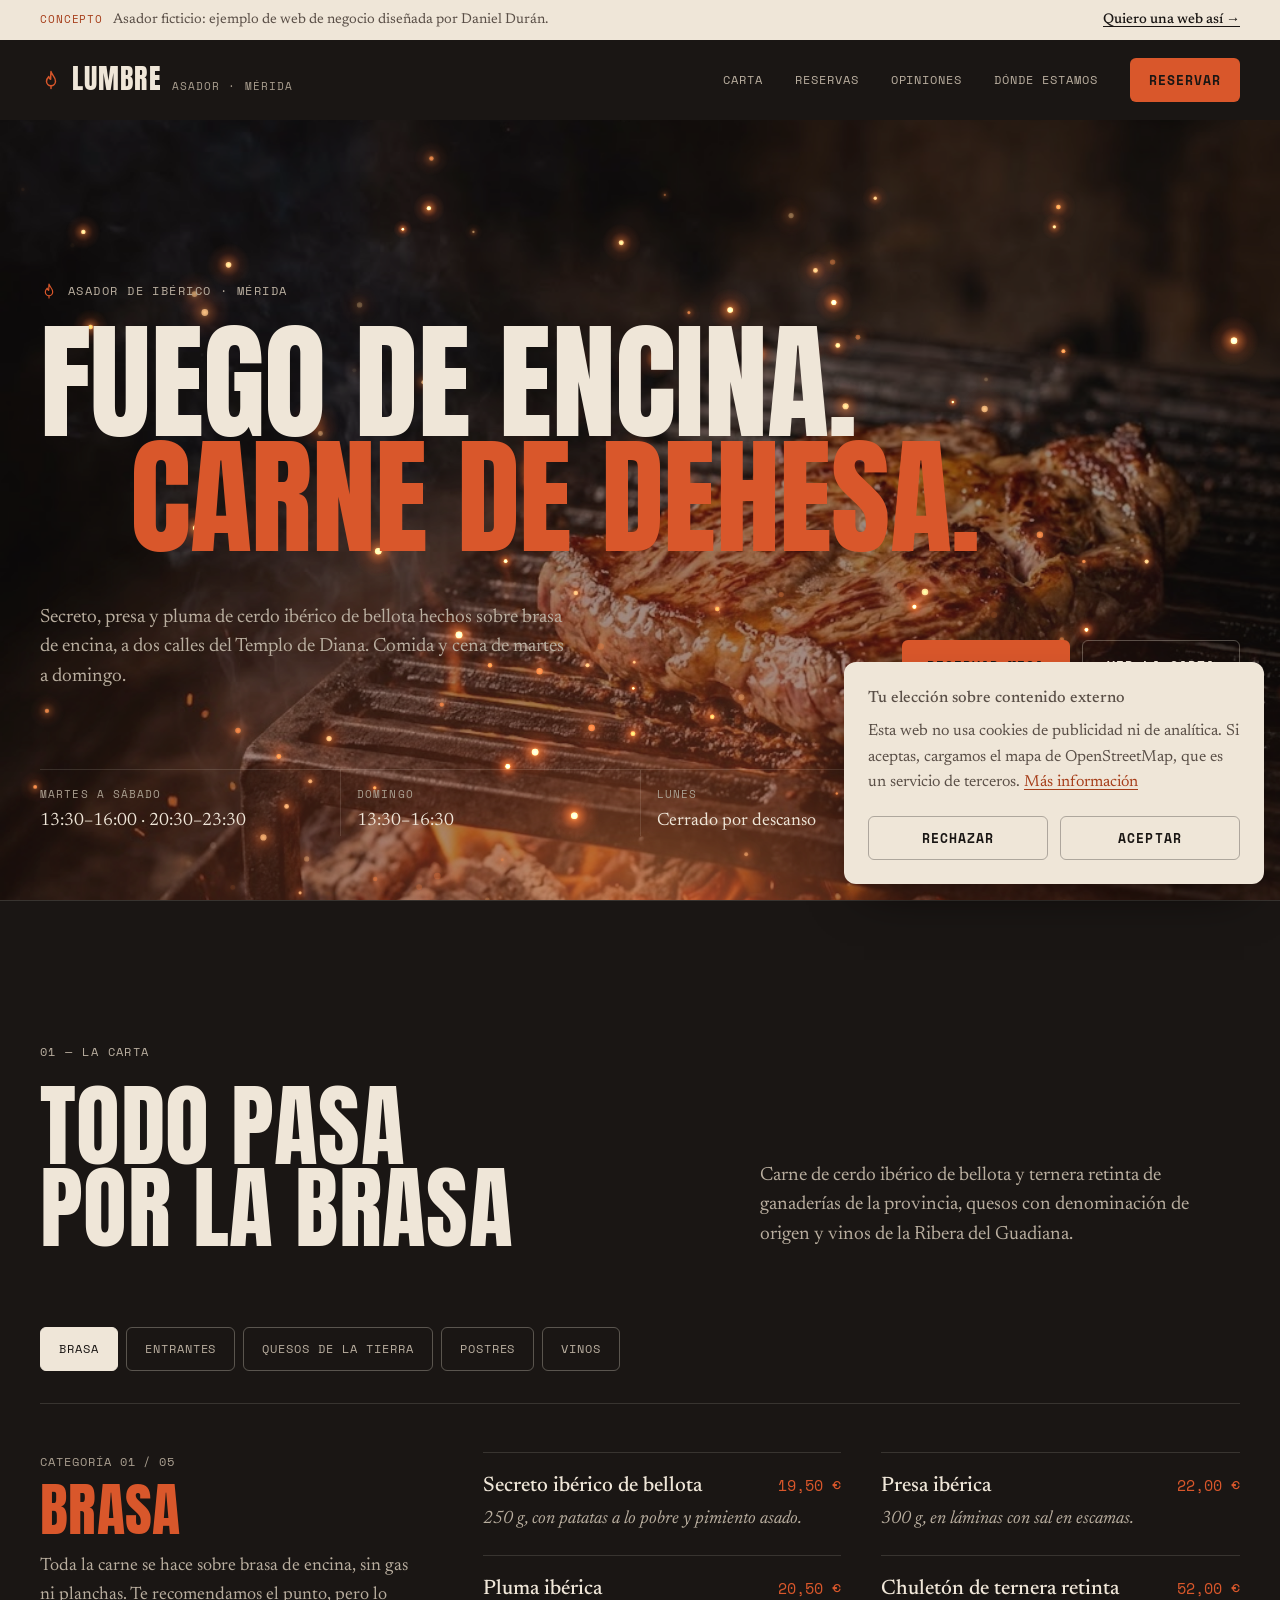
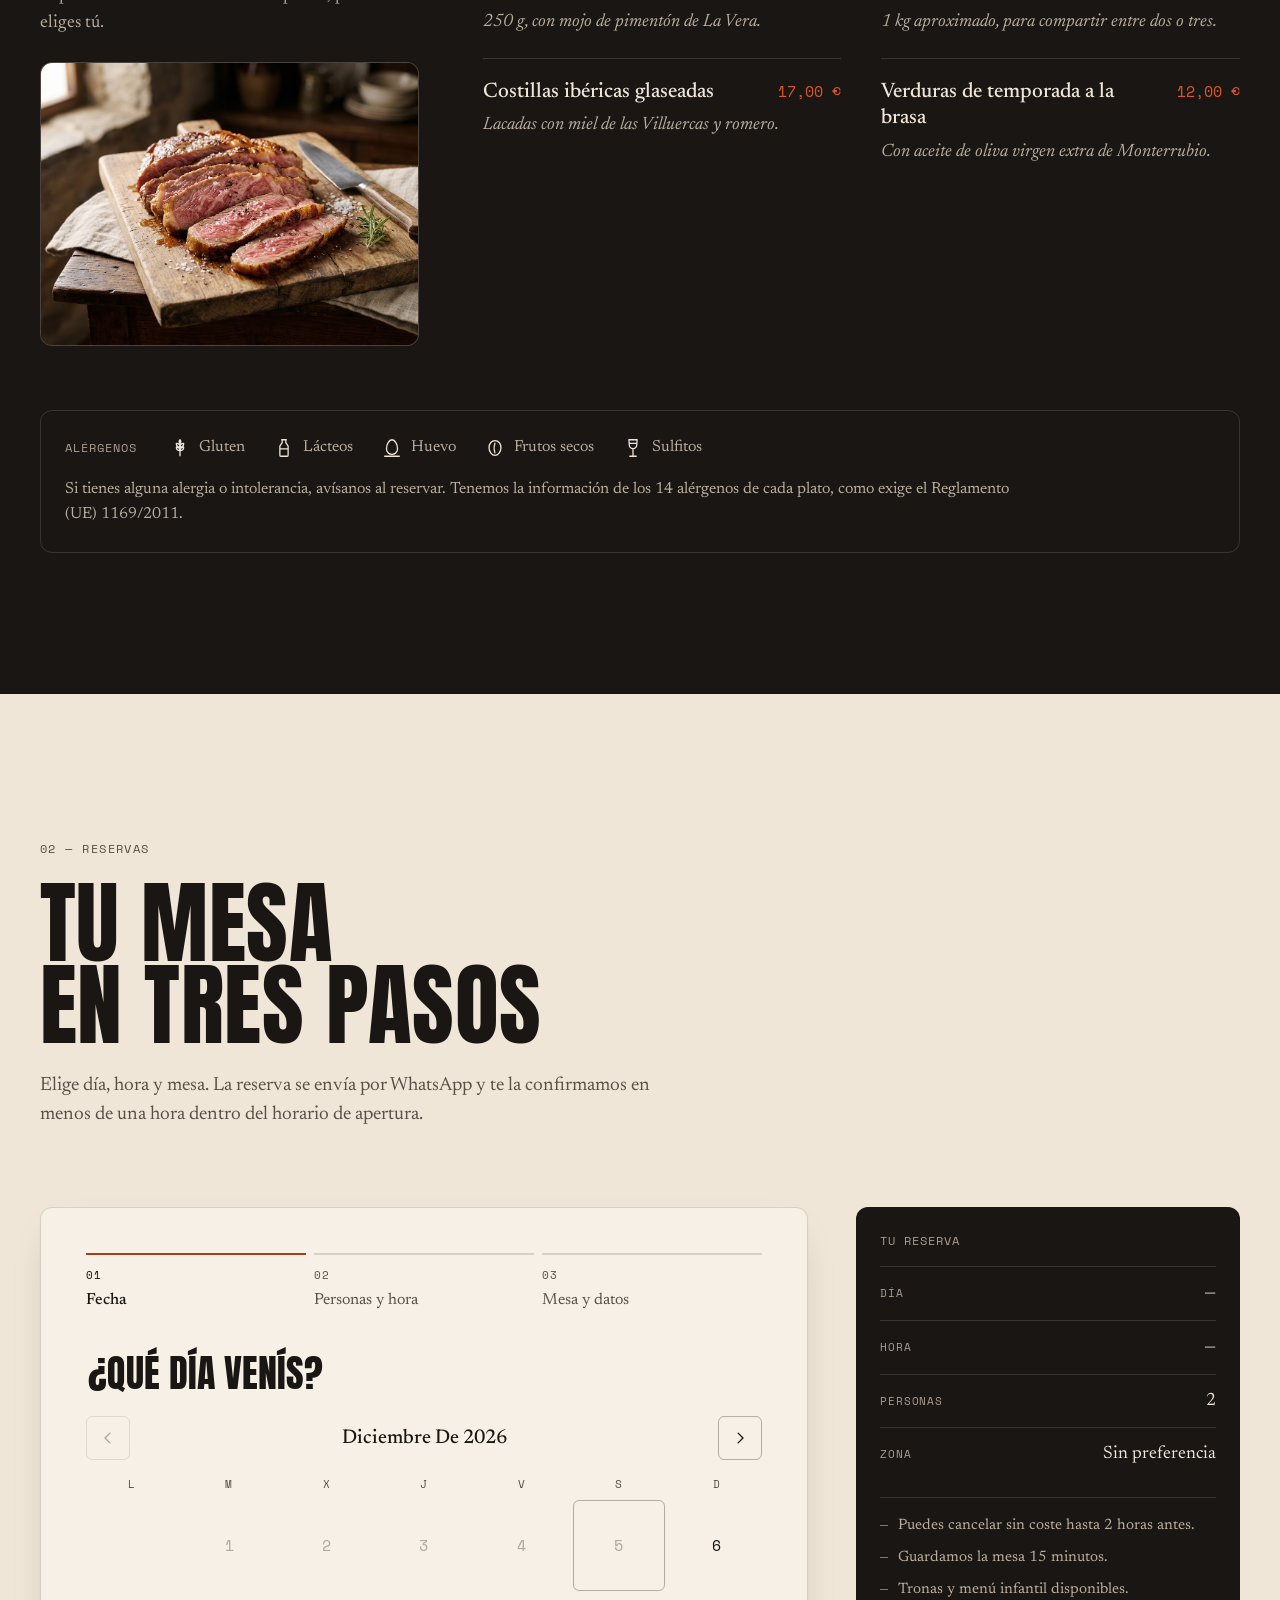
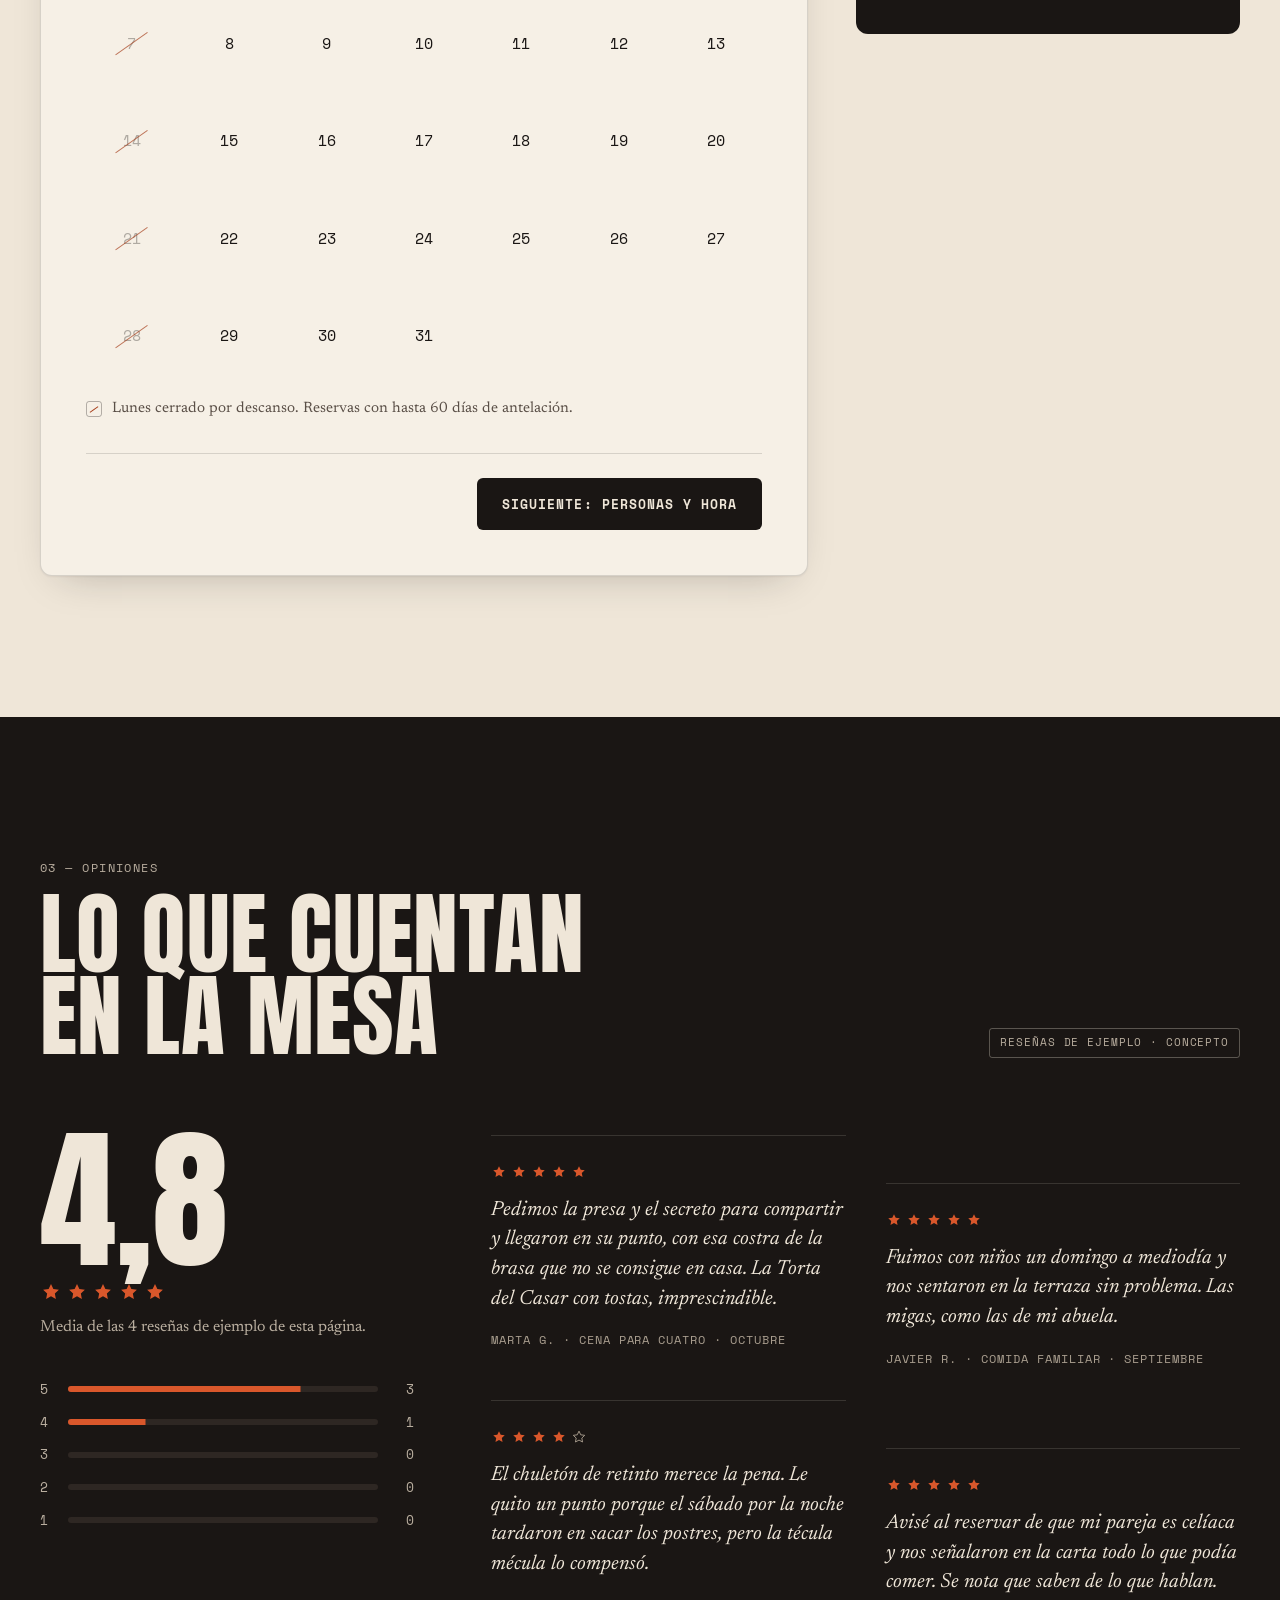
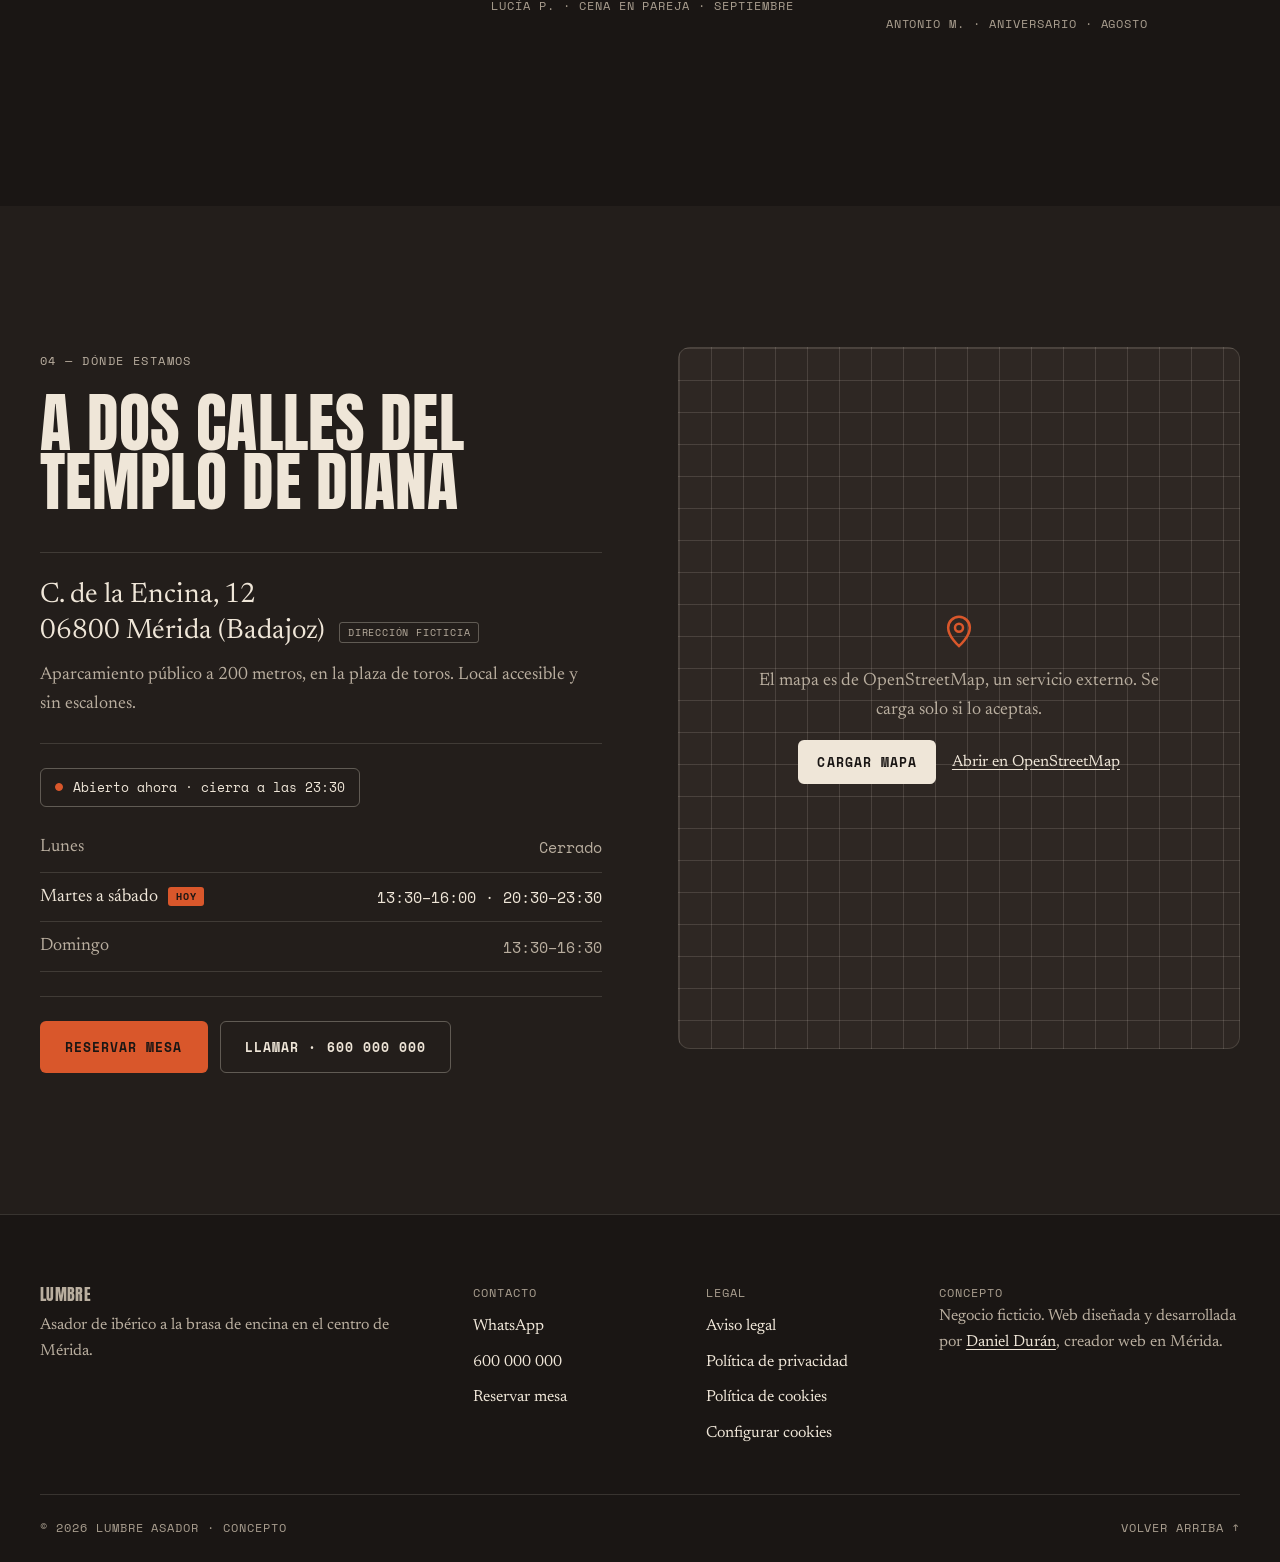
==== commit 5052f641: "Sube las fotos del inicio y la carta en .jpeg Añade las seis fotos a img/, actualiza las rutas a .jp" ====
--- a/index.html
+++ b/index.html
@@ -99,7 +99,7 @@
 
     <!-- ============ INICIO ============ -->
     <section class="hero" id="inicio" data-hero>
-      <img class="hero__photo" data-photo="img/hero-parrilla.jpg" alt="" hidden>
+      <img class="hero__photo" data-photo="img/hero-parrilla.jpeg" alt="" hidden>
       <div class="hero__glow" aria-hidden="true"></div>
       <canvas class="hero__embers" data-embers aria-hidden="true"></canvas>
 
